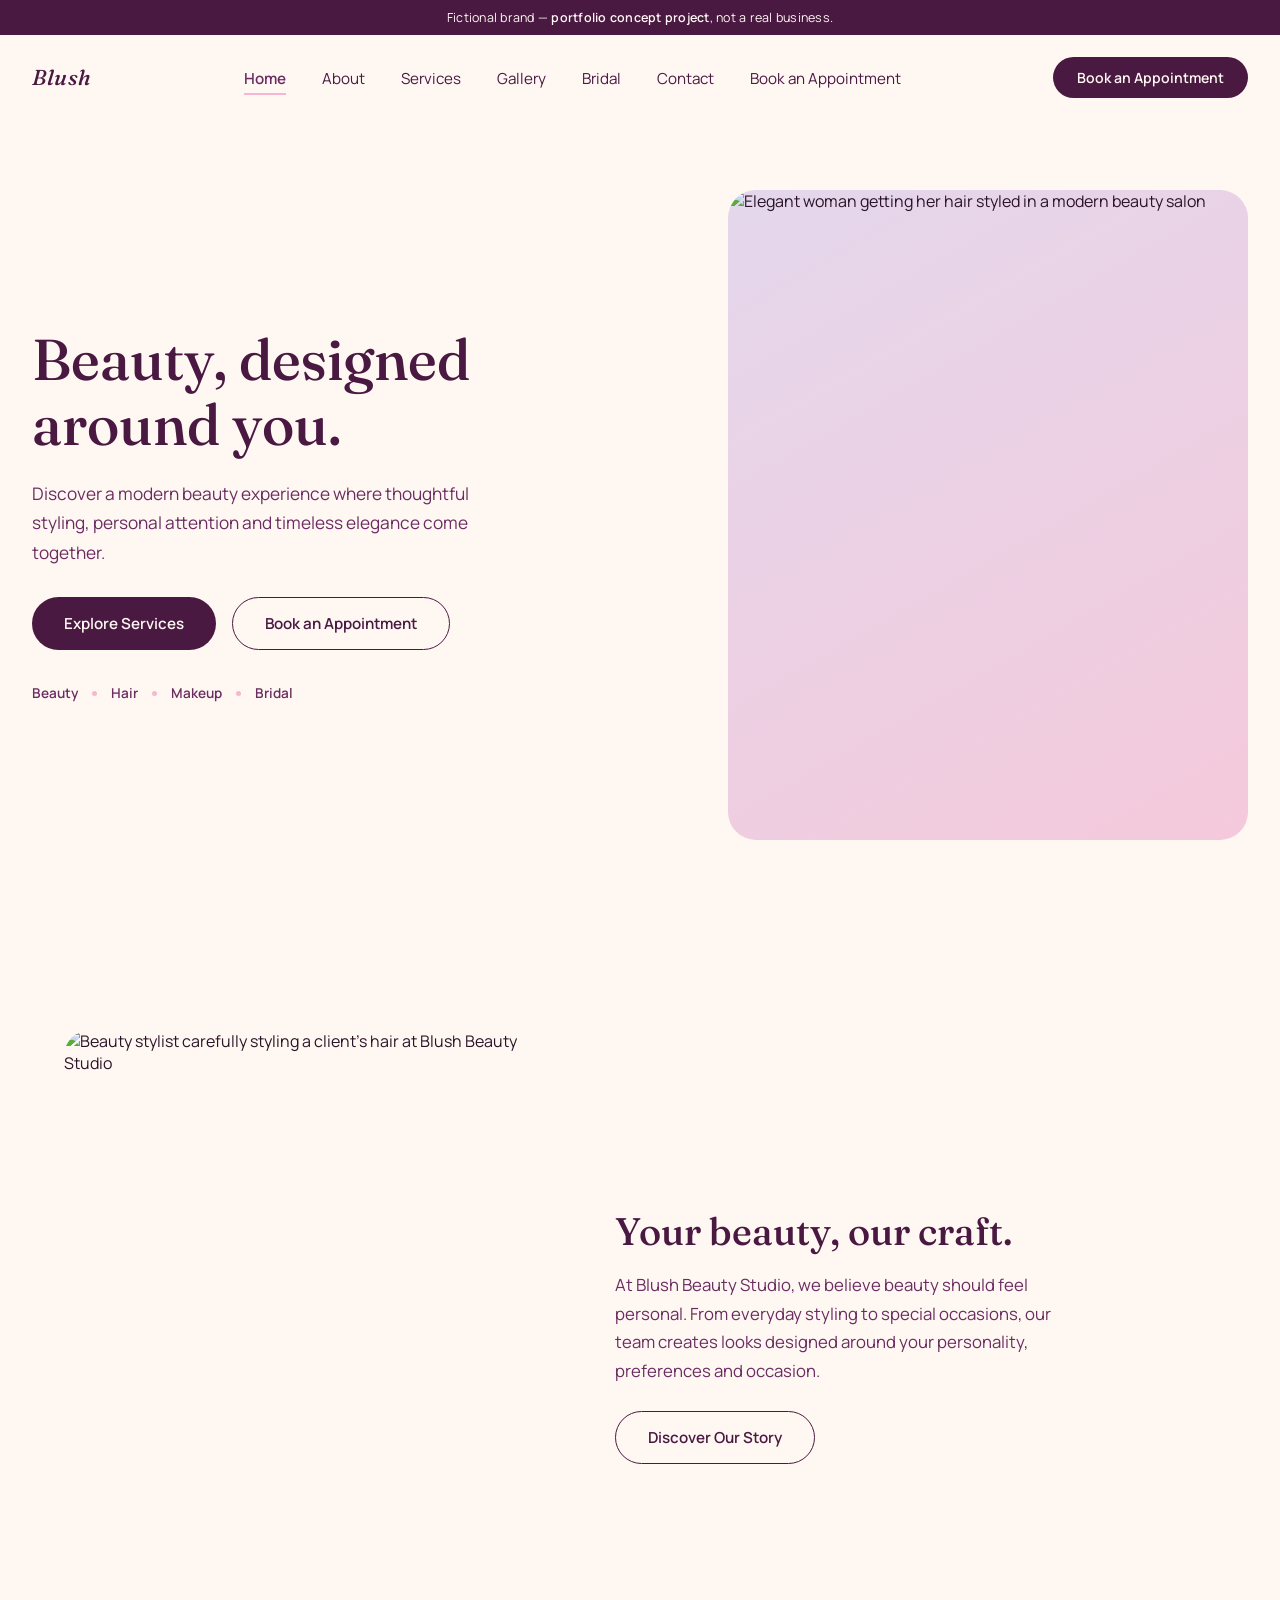
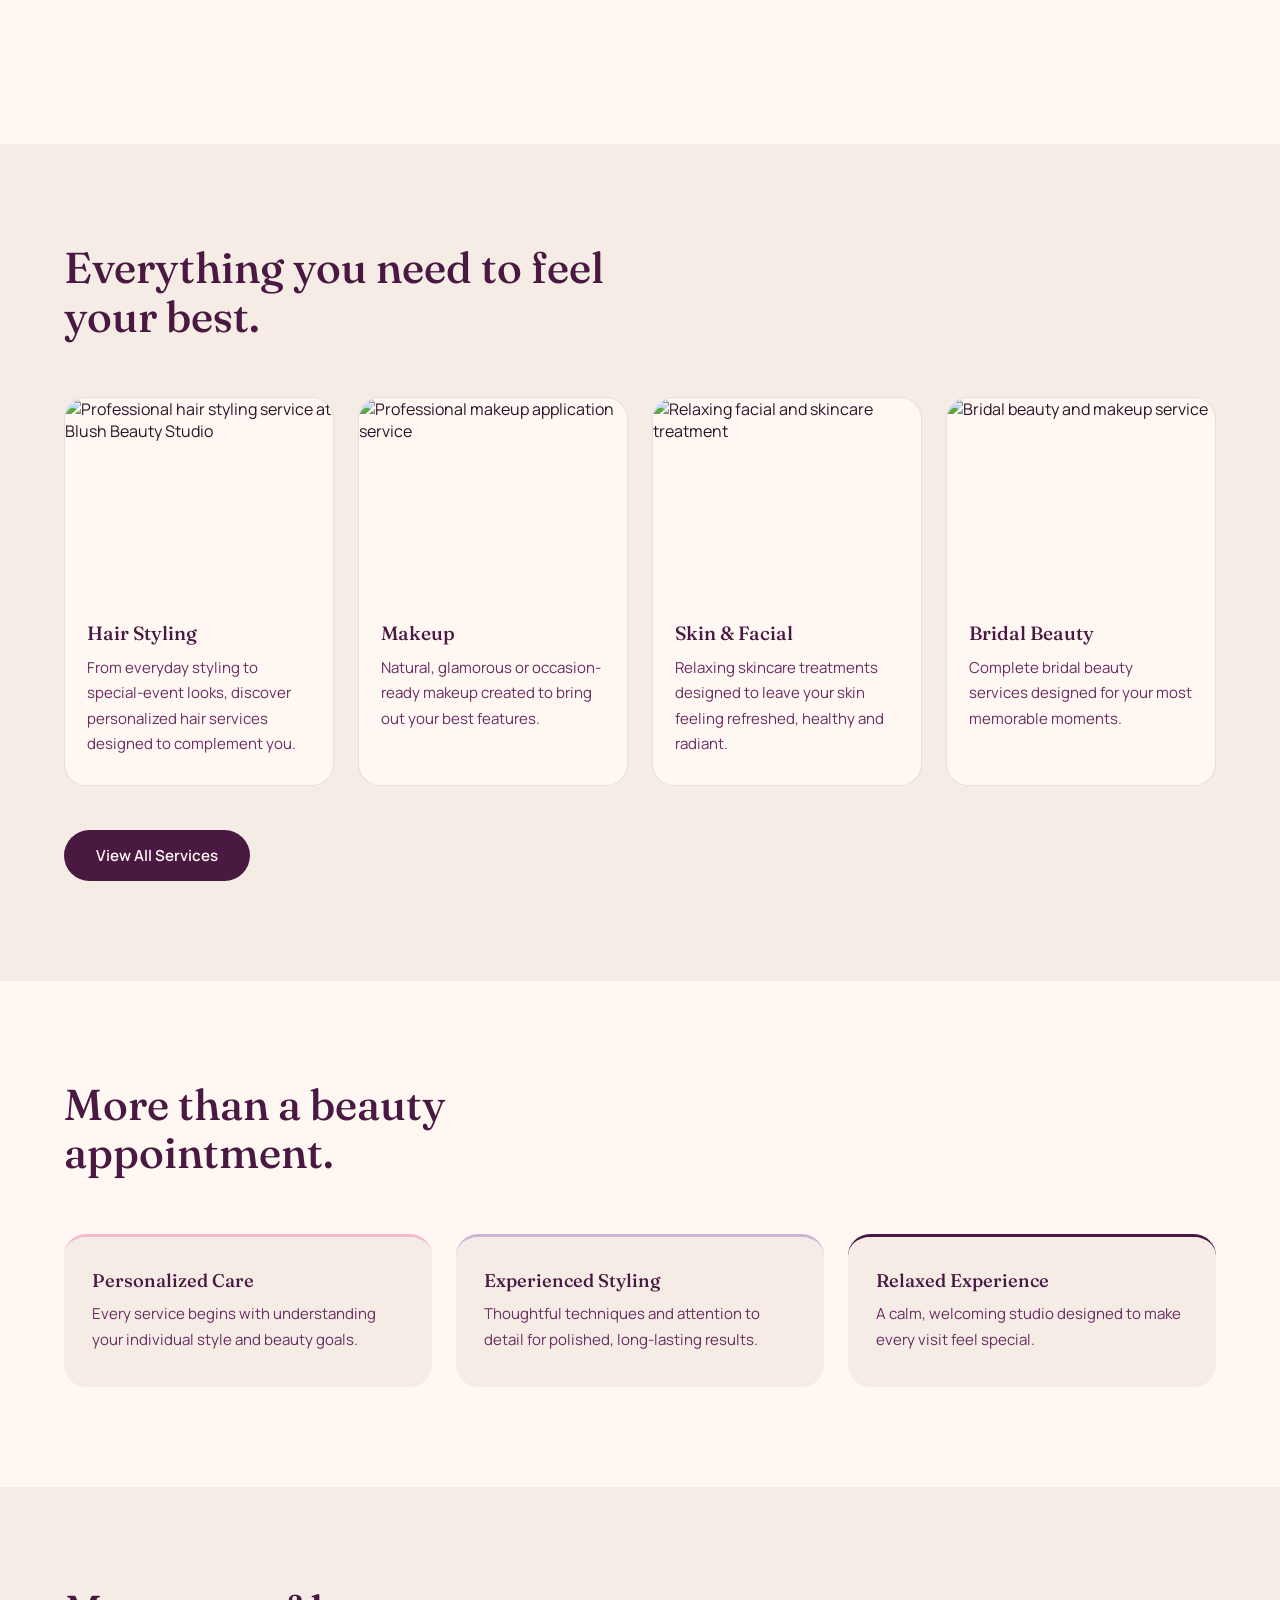
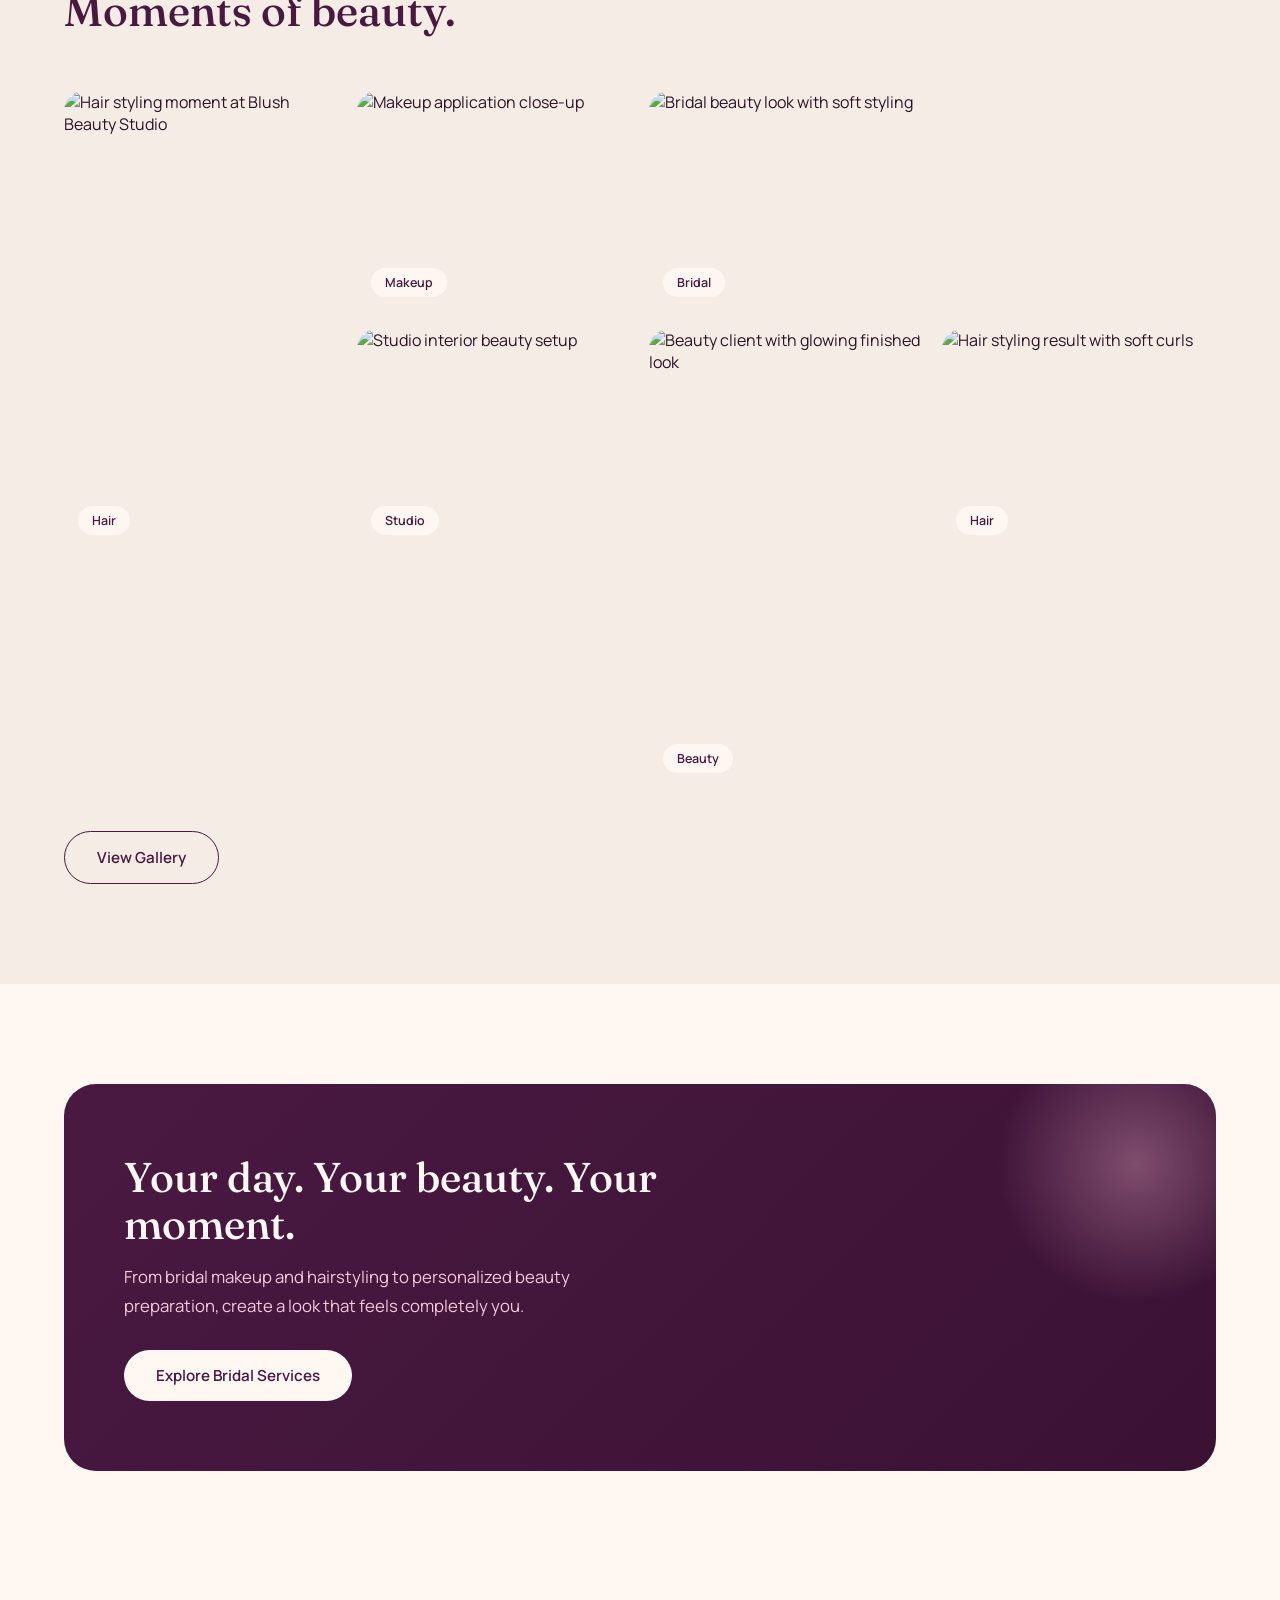
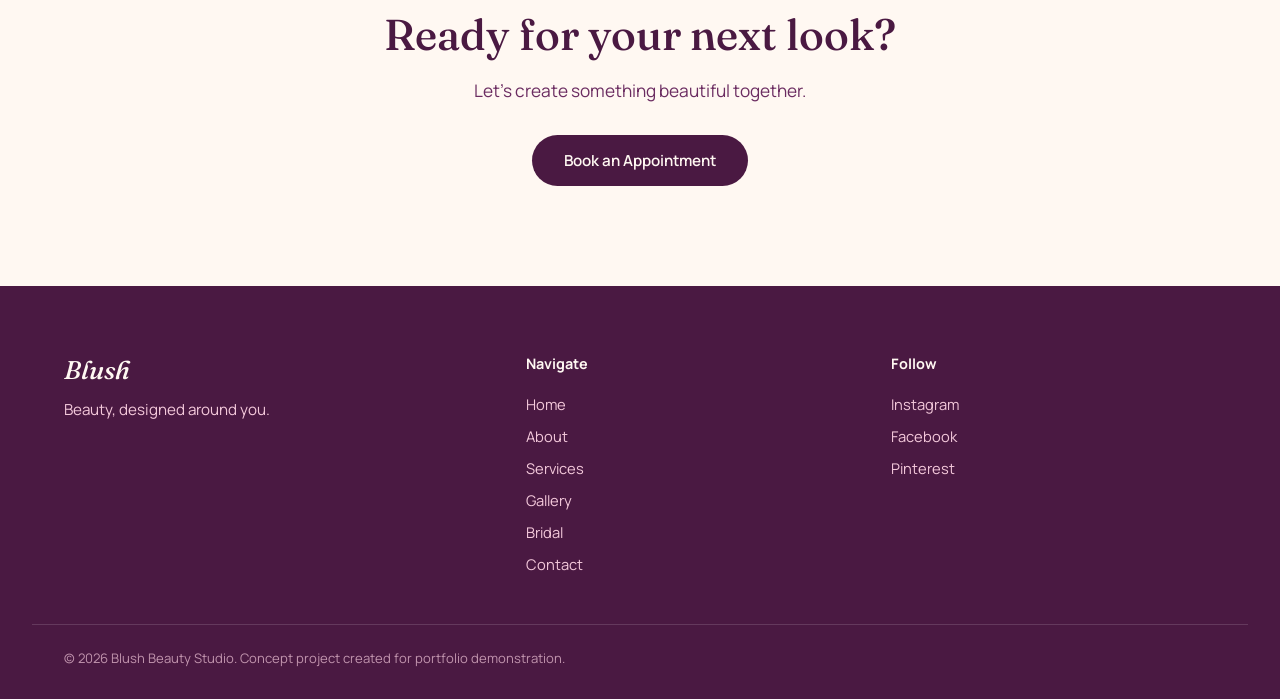
==== index.html @ 80324c6f "first commit" ====
<!doctype html>
<html lang="en">
  <head>
    <meta charset="UTF-8" />
    <meta name="viewport" content="width=device-width, initial-scale=1.0" />
    <title>Blush Beauty Studio — Beauty, Designed Around You</title>
    <meta
      name="description"
      content="Blush Beauty Studio — a fictional portfolio concept for a modern beauty, hair, makeup and bridal studio."
    />
    <link rel="stylesheet" href="css/style.css" />
  </head>
  <body>
    <div class="concept-banner">
      Fictional brand — <strong>portfolio concept project</strong>, not a real
      business.
    </div>

    <header>
      <nav class="site-nav">
        <a href="index.html" class="brand">Blush</a>
        <ul class="nav-links">
          <li><a href="index.html" class="active">Home</a></li>
          <li><a href="about.html">About</a></li>
          <li><a href="services.html">Services</a></li>
          <li><a href="gallery.html">Gallery</a></li>
          <li><a href="bridal.html">Bridal</a></li>
          <li><a href="contact.html">Contact</a></li>
          <li>
            <a href="contact.html" class="nav-cta-mobile"
              >Book an Appointment</a
            >
          </li>
        </ul>
        <a href="contact.html" class="nav-cta">Book an Appointment</a>
        <button class="nav-toggle" aria-label="Toggle menu">
          <span></span><span></span><span></span>
        </button>
      </nav>
    </header>

    <main>
      <!-- HERO -->
      <section class="page-hero hero-reveal reveal">
        <div class="copy">
          <h1>Beauty, designed<br />around you.</h1>
          <p>
            Discover a modern beauty experience where thoughtful styling,
            personal attention and timeless elegance come together.
          </p>
          <div class="btn-row" style="margin-top: 30px">
            <a href="services.html" class="btn btn-primary">Explore Services</a>
            <a href="contact.html" class="btn btn-outline"
              >Book an Appointment</a
            >
          </div>
          <div class="trust-strip">
            <span>Beauty</span><span class="dot"></span><span>Hair</span
            ><span class="dot"></span><span>Makeup</span
            ><span class="dot"></span><span>Bridal</span>
          </div>
        </div>
        <div class="media">
          <!-- Replace with: hero-home.jpg (1920x1080) -->
          <img
            src="https://i.pinimg.com/1200x/21/58/8b/21588b59dd192d077f0d38e191ff84c6.jpg"
            alt="Elegant woman getting her hair styled in a modern beauty salon"
          />
        </div>
      </section>

      <!-- INTRO -->
      <section class="section">
        <div class="wrap intro-split reveal">
          <div class="media">
            <!-- Replace with: intro-story.jpg (800x1000) -->
            <img
              src="https://i.pinimg.com/736x/ea/3b/43/ea3b436267f976071e35c16817d63b2f.jpg"
              alt="Beauty stylist carefully styling a client's hair at Blush Beauty Studio"
            />
          </div>
          <div class="copy">
            <h2>Your beauty, our craft.</h2>
            <p>
              At Blush Beauty Studio, we believe beauty should feel personal.
              From everyday styling to special occasions, our team creates looks
              designed around your personality, preferences and occasion.
            </p>
            <a href="about.html" class="btn btn-outline">Discover Our Story</a>
          </div>
        </div>
      </section>

      <!-- SERVICES PREVIEW -->
      <section class="section neutral">
        <div class="wrap">
          <div class="section-head reveal">
            <h2>Everything you need to feel your best.</h2>
          </div>
          <div class="card-grid reveal-stagger reveal">
            <article class="service-card">
              <div class="thumb">
                <!-- Replace with: service-hair.jpg (600x400) -->
                <img
                  src="https://i.pinimg.com/736x/af/90/6e/af906ef251ce1485475be63809b71da2.jpg"
                  alt="Professional hair styling service at Blush Beauty Studio"
                />
              </div>
              <div class="body">
                <h3>Hair Styling</h3>
                <p>
                  From everyday styling to special-event looks, discover
                  personalized hair services designed to complement you.
                </p>
              </div>
            </article>
            <article class="service-card">
              <div class="thumb">
                <!-- Replace with: service-makeup.jpg (600x400) -->
                <img
                  src="https://i.pinimg.com/1200x/fe/49/fd/fe49fd4e91cfbf000e6604c73c803172.jpg"
                  alt="Professional makeup application service"
                />
              </div>
              <div class="body">
                <h3>Makeup</h3>
                <p>
                  Natural, glamorous or occasion-ready makeup created to bring
                  out your best features.
                </p>
              </div>
            </article>
            <article class="service-card">
              <div class="thumb">
                <!-- Replace with: service-facial.jpg (600x400) -->
                <img
                  src="https://i.pinimg.com/736x/e6/ea/5c/e6ea5c381d81bb00f105e89e6e209721.jpg"
                  alt="Relaxing facial and skincare treatment"
                />
              </div>
              <div class="body">
                <h3>Skin & Facial</h3>
                <p>
                  Relaxing skincare treatments designed to leave your skin
                  feeling refreshed, healthy and radiant.
                </p>
              </div>
            </article>
            <article class="service-card">
              <div class="thumb">
                <!-- Replace with: service-bridal.jpg (600x400) -->
                <img
                  src="https://i.pinimg.com/736x/0d/2f/c4/0d2fc41da9f21052a4bada19cfbf2454.jpg"
                  alt="Bridal beauty and makeup service"
                />
              </div>
              <div class="body">
                <h3>Bridal Beauty</h3>
                <p>
                  Complete bridal beauty services designed for your most
                  memorable moments.
                </p>
              </div>
            </article>
          </div>
          <div style="margin-top: 44px">
            <a href="services.html" class="btn btn-primary"
              >View All Services</a
            >
          </div>
        </div>
      </section>

      <!-- WHY BLUSH -->
      <section class="section">
        <div class="wrap">
          <div class="section-head reveal">
            <h2>More than a beauty appointment.</h2>
          </div>
          <div class="card-grid cols-3 reveal-stagger reveal">
            <div class="feature-card">
              <h3>Personalized Care</h3>
              <p>
                Every service begins with understanding your individual style
                and beauty goals.
              </p>
            </div>
            <div class="feature-card">
              <h3>Experienced Styling</h3>
              <p>
                Thoughtful techniques and attention to detail for polished,
                long-lasting results.
              </p>
            </div>
            <div class="feature-card">
              <h3>Relaxed Experience</h3>
              <p>
                A calm, welcoming studio designed to make every visit feel
                special.
              </p>
            </div>
          </div>
        </div>
      </section>

      <!-- FEATURED GALLERY -->
      <section class="section neutral">
        <div class="wrap">
          <div class="section-head reveal"><h2>Moments of beauty.</h2></div>
          <div class="media-grid reveal">
            <div class="cell tall">
              <!-- Replace with: gallery-home-1.jpg -->
              <img
                src="https://i.pinimg.com/736x/e7/72/f3/e772f305cee161462e43a816f62d45df.jpg"
                alt="Hair styling moment at Blush Beauty Studio"
              /><span class="tag">Hair</span>
            </div>
            <div class="cell">
              <!-- Replace with: gallery-home-2.jpg -->
              <img
                src="https://i.pinimg.com/736x/0b/f9/a4/0bf9a4ecac868c3d19c732158e76e97b.jpg"
                alt="Makeup application close-up"
              /><span class="tag">Makeup</span>
            </div>
            <div class="cell wide">
              <!-- Replace with: gallery-home-3.jpg -->
              <img
                src="https://i.pinimg.com/736x/aa/61/ce/aa61ce67fc963c195efea31aab555264.jpg"
                alt="Bridal beauty look with soft styling"
              /><span class="tag">Bridal</span>
            </div>
            <div class="cell">
              <!-- Replace with: gallery-home-4.jpg -->
              <img
                src="https://i.pinimg.com/736x/1b/a5/d8/1ba5d86568944a1da1e76e95391439be.jpg"
                alt="Studio interior beauty setup"
              /><span class="tag">Studio</span>
            </div>
            <div class="cell tall">
              <!-- Replace with: gallery-home-5.jpg -->
              <img
                src="https://i.pinimg.com/736x/7e/9a/d7/7e9ad75b9de9f95767d129221b96f266.jpg"
                alt="Beauty client with glowing finished look"
              /><span class="tag">Beauty</span>
            </div>
            <div class="cell">
              <!-- Replace with: gallery-home-6.jpg -->
              <img
                src="https://i.pinimg.com/736x/fe/6e/55/fe6e55fbd770521e256a4bcbf38e5f66.jpg"
                alt="Hair styling result with soft curls"
              /><span class="tag">Hair</span>
            </div>
          </div>
          <div style="margin-top: 44px">
            <a href="gallery.html" class="btn btn-outline">View Gallery</a>
          </div>
        </div>
      </section>

      <!-- BRIDAL CTA -->
      <section class="section">
        <div class="wrap">
          <div class="cta-band reveal">
            <h2>Your day. Your beauty. Your moment.</h2>
            <p>
              From bridal makeup and hairstyling to personalized beauty
              preparation, create a look that feels completely you.
            </p>
            <div class="btn-row">
              <a href="bridal.html" class="btn btn-light"
                >Explore Bridal Services</a
              >
            </div>
          </div>
        </div>
      </section>

      <!-- FINAL CTA -->
      <section class="section" style="text-align: center; padding-top: 40px">
        <div class="wrap reveal" style="max-width: 640px">
          <h2 style="font-size: clamp(2rem, 4vw, 2.7rem)">
            Ready for your next look?
          </h2>
          <p
            style="
              margin-top: 16px;
              color: var(--plum-soft);
              font-size: 1.08rem;
            "
          >
            Let's create something beautiful together.
          </p>
          <div style="margin-top: 30px">
            <a href="contact.html" class="btn btn-primary"
              >Book an Appointment</a
            >
          </div>
        </div>
      </section>
    </main>

    <footer class="site-footer">
      <div class="wrap footer-top">
        <div class="footer-brand">
          <h3>Blush</h3>
          <p>Beauty, designed around you.</p>
        </div>
        <div class="footer-col">
          <h4>Navigate</h4>
          <a href="index.html">Home</a>
          <a href="about.html">About</a>
          <a href="services.html">Services</a>
          <a href="gallery.html">Gallery</a>
          <a href="bridal.html">Bridal</a>
          <a href="contact.html">Contact</a>
        </div>
        <div class="footer-col">
          <h4>Follow</h4>
          <a href="#">Instagram</a>
          <a href="#">Facebook</a>
          <a href="#">Pinterest</a>
        </div>
      </div>
      <div class="wrap footer-bottom">
        <p>
          © 2026 Blush Beauty Studio. Concept project created for portfolio
          demonstration.
        </p>
      </div>
    </footer>

    <script src="js/main.js"></script>
  </body>
</html>
---- css/style.css ----
/* =========================================================
   BLUSH BEAUTY STUDIO — shared stylesheet
   Portfolio concept project (fictional brand)
   ========================================================= */

@import url("https://fonts.googleapis.com/css2?family=Fraunces:ital,opsz,wght@0,9..144,300;0,9..144,400;0,9..144,500;0,9..144,600;1,9..144,400;1,9..144,500&family=Manrope:wght@400;500;600;700&display=swap");

:root {
  /* ---- palette ---- */
  --cream: #fff8f2;
  --cream-deep: #f7efe6;
  --neutral: #f4ece5;
  --plum: #4a1942;
  --plum-soft: #6b2c61;
  --pink: #f7b6d2;
  --pink-dim: #f4c9db;
  --lavender: #cdb4db;
  --lavender-dim: #e4d7ec;
  --ink: #2b1327;
  --line: rgba(74, 25, 66, 0.12);

  /* ---- type ---- */
  --serif: "Fraunces", "Iowan Old Style", serif;
  --sans: "Manrope", -apple-system, BlinkMacSystemFont, "Segoe UI", sans-serif;

  /* ---- motion ---- */
  --ease: cubic-bezier(0.22, 0.7, 0.2, 1);
}

* {
  box-sizing: border-box;
}
html {
  scroll-behavior: smooth;
}
body {
  margin: 0;
  font-family: var(--sans);
  color: var(--ink);
  background: var(--cream);
  -webkit-font-smoothing: antialiased;
  overflow-x: hidden;
}
img {
  max-width: 100%;
  display: block;
}
a {
  color: inherit;
  text-decoration: none;
}
ul {
  margin: 0;
  padding: 0;
  list-style: none;
}
button {
  font-family: inherit;
  cursor: pointer;
  border: none;
  background: none;
}
h1,
h2,
h3,
h4 {
  font-family: var(--serif);
  margin: 0;
  font-weight: 500;
  color: var(--plum);
  line-height: 1.12;
}
p {
  margin: 0;
  line-height: 1.7;
}

@media (prefers-reduced-motion: reduce) {
  * {
    animation-duration: 0.001ms !important;
    animation-iteration-count: 1 !important;
    transition-duration: 0.001ms !important;
    scroll-behavior: auto !important;
  }
}

:focus-visible {
  outline: 2px solid var(--plum);
  outline-offset: 3px;
  border-radius: 2px;
}

.wrap {
  max-width: 1240px;
  margin: 0 auto;
  padding: 0 32px;
}
@media (max-width: 640px) {
  .wrap {
    padding: 0 22px;
  }
}

.eyebrow-mark {
  color: var(--plum-soft);
}

/* ---------------------------------------------------------
   PORTFOLIO NOTICE BANNER
   --------------------------------------------------------- */
.concept-banner {
  background: var(--plum);
  color: var(--cream);
  text-align: center;
  font-size: 0.78rem;
  letter-spacing: 0.02em;
  padding: 9px 20px;
  font-family: var(--sans);
}
.concept-banner strong {
  font-weight: 600;
}

/* ---------------------------------------------------------
   NAVIGATION
   --------------------------------------------------------- */
.site-nav {
  position: sticky;
  top: 0;
  z-index: 500;
  display: flex;
  align-items: center;
  justify-content: space-between;
  padding: 22px 32px;
  transition:
    background 0.45s var(--ease),
    padding 0.45s var(--ease),
    box-shadow 0.45s var(--ease);
  background: transparent;
}
.site-nav.scrolled {
  background: rgba(255, 248, 242, 0.9);
  backdrop-filter: blur(10px);
  padding: 14px 32px;
  box-shadow: 0 1px 0 var(--line);
}
.brand {
  font-family: var(--serif);
  font-style: italic;
  font-weight: 500;
  font-size: 1.35rem;
  color: var(--plum);
  letter-spacing: 0.01em;
}
.nav-links {
  display: flex;
  gap: 36px;
  align-items: center;
}
.nav-links a {
  font-size: 0.95rem;
  color: var(--plum);
  position: relative;
  padding: 4px 0;
  transition: color 0.25s;
}
.nav-links a::after {
  content: "";
  position: absolute;
  left: 0;
  bottom: -2px;
  width: 0;
  height: 1.5px;
  background: var(--pink);
  transition: width 0.3s var(--ease);
}
.nav-links a:hover::after,
.nav-links a.active::after {
  width: 100%;
}
.nav-links a.active {
  color: var(--plum-soft);
  font-weight: 600;
}
.nav-cta {
  background: var(--plum);
  color: var(--cream);
  padding: 11px 24px;
  border-radius: 999px;
  font-size: 0.88rem;
  font-weight: 600;
  transition:
    background 0.3s,
    transform 0.3s;
}
.nav-cta:hover {
  background: var(--plum-soft);
  transform: translateY(-1px);
}

.nav-toggle {
  display: none;
  flex-direction: column;
  gap: 5px;
  width: 26px;
  z-index: 600;
}
.nav-toggle span {
  height: 2px;
  width: 100%;
  background: var(--plum);
  border-radius: 2px;
  transition:
    transform 0.3s var(--ease),
    opacity 0.3s;
}
.nav-toggle.open span:nth-child(1) {
  transform: translateY(7px) rotate(45deg);
}
.nav-toggle.open span:nth-child(2) {
  opacity: 0;
}
.nav-toggle.open span:nth-child(3) {
  transform: translateY(-7px) rotate(-45deg);
}

@media (max-width: 900px) {
  .nav-links {
    position: fixed;
    inset: 0;
    top: 0;
    background: var(--plum);
    flex-direction: column;
    justify-content: center;
    gap: 30px;
    transform: translateX(100%);
    transition: transform 0.5s var(--ease);
    z-index: 550;
  }
  .nav-links.open {
    transform: translateX(0);
  }
  .nav-links a {
    color: var(--cream);
    font-family: var(--serif);
    font-size: 1.6rem;
  }
  .nav-links a::after {
    background: var(--pink);
  }
  .nav-cta {
    display: none;
  }
  .nav-links .nav-cta-mobile {
    display: inline-block;
    background: var(--pink);
    color: var(--plum);
    margin-top: 10px;
    padding: 12px 30px;
    border-radius: 999px;
    font-family: var(--sans);
    font-size: 1rem;
  }
  .nav-toggle {
    display: flex;
  }
}

/* ---------------------------------------------------------
   BUTTONS
   --------------------------------------------------------- */
.btn {
  display: inline-flex;
  align-items: center;
  gap: 10px;
  padding: 15px 32px;
  border-radius: 999px;
  font-size: 0.95rem;
  font-weight: 600;
  transition:
    transform 0.35s var(--ease),
    background 0.35s,
    color 0.35s,
    box-shadow 0.35s;
}
.btn-primary {
  background: var(--plum);
  color: var(--cream);
}
.btn-primary:hover {
  background: var(--plum-soft);
  transform: translateY(-2px);
  box-shadow: 0 10px 24px rgba(74, 25, 66, 0.25);
}
.btn-outline {
  border: 1.5px solid var(--plum);
  color: var(--plum);
}
.btn-outline:hover {
  background: var(--plum);
  color: var(--cream);
  transform: translateY(-2px);
}
.btn-light {
  background: var(--cream);
  color: var(--plum);
}
.btn-light:hover {
  background: var(--pink);
  transform: translateY(-2px);
}
.btn-row {
  display: flex;
  gap: 16px;
  flex-wrap: wrap;
}

/* ---------------------------------------------------------
   REVEAL ANIMATION
   --------------------------------------------------------- */
.reveal {
  opacity: 0;
  transform: translateY(26px);
  transition:
    opacity 0.8s var(--ease),
    transform 0.8s var(--ease);
}
.reveal.in {
  opacity: 1;
  transform: translateY(0);
}
.reveal-stagger > * {
  opacity: 0;
  transform: translateY(20px);
  transition:
    opacity 0.7s var(--ease),
    transform 0.7s var(--ease);
}
.reveal-stagger.in > * {
  opacity: 1;
  transform: translateY(0);
}
.reveal-stagger.in > *:nth-child(1) {
  transition-delay: 0.05s;
}
.reveal-stagger.in > *:nth-child(2) {
  transition-delay: 0.15s;
}
.reveal-stagger.in > *:nth-child(3) {
  transition-delay: 0.25s;
}
.reveal-stagger.in > *:nth-child(4) {
  transition-delay: 0.35s;
}

/* ---------------------------------------------------------
   HERO (generic, page-level)
   --------------------------------------------------------- */
.page-hero {
  padding: 70px 32px 90px;
  display: grid;
  grid-template-columns: 1.1fr 0.9fr;
  gap: 60px;
  align-items: center;
}
.page-hero .copy h1 {
  font-size: clamp(2.6rem, 5vw, 3.6rem);
}
.page-hero .copy p {
  margin-top: 22px;
  font-size: 1.08rem;
  max-width: 480px;
  color: var(--plum-soft);
}
.page-hero .media {
  border-radius: 28px;
  overflow: hidden;
  position: relative;
  aspect-ratio: 4/5;
  background: linear-gradient(150deg, var(--lavender-dim), var(--pink-dim));
}
.page-hero .media img {
  width: 100%;
  height: 100%;
  object-fit: cover;
  transition: transform 8s var(--ease);
}
@media (max-width: 900px) {
  .page-hero {
    grid-template-columns: 1fr;
    padding: 50px 22px 60px;
    text-align: left;
  }
  .page-hero .media {
    aspect-ratio: 4/3;
    order: -1;
  }
}

/* ---------------------------------------------------------
   SECTION HELPERS
   --------------------------------------------------------- */
.section {
  padding: 100px 32px;
}
.section.tight {
  padding: 70px 32px;
}
.section.plum {
  background: var(--plum);
  color: var(--cream);
}
.section.plum h2,
.section.plum h3 {
  color: var(--cream);
}
.section.neutral {
  background: var(--neutral);
}
.section-head {
  max-width: 640px;
  margin-bottom: 56px;
}
.section-head h2 {
  font-size: clamp(2rem, 3.4vw, 2.7rem);
}
.section-head p {
  margin-top: 16px;
  font-size: 1.05rem;
  color: var(--plum-soft);
}
.section.plum .section-head p {
  color: var(--pink-dim);
}
@media (max-width: 640px) {
  .section {
    padding: 64px 22px;
  }
  .section.tight {
    padding: 50px 22px;
  }
}

/* ---------------------------------------------------------
   CARDS — services / values / features
   --------------------------------------------------------- */
.card-grid {
  display: grid;
  grid-template-columns: repeat(4, 1fr);
  gap: 24px;
}
.card-grid.cols-3 {
  grid-template-columns: repeat(3, 1fr);
}
@media (max-width: 1024px) {
  .card-grid,
  .card-grid.cols-3 {
    grid-template-columns: repeat(2, 1fr);
  }
}
@media (max-width: 640px) {
  .card-grid,
  .card-grid.cols-3 {
    grid-template-columns: 1fr;
  }
}

.service-card {
  background: var(--cream);
  border-radius: 22px;
  overflow: hidden;
  border: 1px solid var(--line);
  transition:
    transform 0.4s var(--ease),
    box-shadow 0.4s var(--ease);
}
.service-card:hover {
  transform: translateY(-6px);
  box-shadow: 0 22px 40px rgba(74, 25, 66, 0.13);
}
.service-card .thumb {
  aspect-ratio: 4/3;
  overflow: hidden;
}
.service-card .thumb img {
  width: 100%;
  height: 100%;
  object-fit: cover;
  transition: transform 0.7s var(--ease);
}
.service-card:hover .thumb img {
  transform: scale(1.08);
}
.service-card .body {
  padding: 24px 22px 28px;
}
.service-card .body h3 {
  font-size: 1.2rem;
  margin-bottom: 10px;
}
.service-card .body p {
  font-size: 0.94rem;
  color: var(--plum-soft);
}

.feature-card {
  padding: 34px 28px;
  border-radius: 22px;
  background: var(--neutral);
  border-top: 3px solid var(--pink);
}
.feature-card h3 {
  font-size: 1.15rem;
  margin-bottom: 10px;
}
.feature-card p {
  font-size: 0.94rem;
  color: var(--plum-soft);
}
.feature-card:nth-child(2) {
  border-top-color: var(--lavender);
}
.feature-card:nth-child(3) {
  border-top-color: var(--plum);
}

.value-card {
  padding: 30px 26px;
  border-radius: 20px;
  background: var(--cream);
  border: 1px solid var(--line);
}
.value-card h3 {
  font-size: 1.1rem;
  margin-bottom: 8px;
  font-style: italic;
}
.value-card p {
  font-size: 0.92rem;
  color: var(--plum-soft);
}

/* ---------------------------------------------------------
   IMAGE GRID / GALLERY PREVIEW
   --------------------------------------------------------- */
.media-grid {
  display: grid;
  grid-template-columns: repeat(4, 1fr);
  grid-auto-rows: 220px;
  gap: 18px;
}
.media-grid .cell {
  border-radius: 20px;
  overflow: hidden;
  position: relative;
}
.media-grid .cell.tall {
  grid-row: span 2;
}
.media-grid .cell.wide {
  grid-column: span 2;
}
.media-grid .cell img {
  width: 100%;
  height: 100%;
  object-fit: cover;
  transition: transform 0.6s var(--ease);
}
.media-grid .cell:hover img {
  transform: scale(1.06);
}
.media-grid .cell .tag {
  position: absolute;
  left: 14px;
  bottom: 14px;
  background: rgba(255, 248, 242, 0.92);
  color: var(--plum);
  font-size: 0.78rem;
  padding: 6px 14px;
  border-radius: 999px;
  font-weight: 600;
}
@media (max-width: 900px) {
  .media-grid {
    grid-template-columns: repeat(2, 1fr);
    grid-auto-rows: 180px;
  }
  .media-grid .cell.wide {
    grid-column: span 2;
  }
}

/* ---------------------------------------------------------
   CTA BANDS
   --------------------------------------------------------- */
.cta-band {
  border-radius: 32px;
  padding: 70px 60px;
  text-align: left;
  background: linear-gradient(135deg, var(--plum) 0%, #3a1234 100%);
  color: var(--cream);
  position: relative;
  overflow: hidden;
}
.cta-band::after {
  content: "";
  position: absolute;
  right: -60px;
  top: -60px;
  width: 280px;
  height: 280px;
  background: radial-gradient(circle, var(--pink) 0%, transparent 70%);
  opacity: 0.35;
}
.cta-band h2 {
  color: var(--cream);
  font-size: clamp(1.9rem, 3.6vw, 2.6rem);
  max-width: 600px;
}
.cta-band p {
  color: var(--pink-dim);
  margin-top: 16px;
  max-width: 520px;
  font-size: 1.05rem;
}
.cta-band .btn-row {
  margin-top: 30px;
  position: relative;
  z-index: 2;
}
@media (max-width: 640px) {
  .cta-band {
    padding: 44px 28px;
  }
}

/* ---------------------------------------------------------
   TIMELINE (bridal — legitimate sequence)
   --------------------------------------------------------- */
.timeline {
  position: relative;
  padding-left: 40px;
}
.timeline::before {
  content: "";
  position: absolute;
  left: 9px;
  top: 6px;
  bottom: 6px;
  width: 2px;
  background: var(--line);
}
.timeline-step {
  position: relative;
  padding-bottom: 48px;
}
.timeline-step:last-child {
  padding-bottom: 0;
}
.timeline-step::before {
  content: "";
  position: absolute;
  left: -40px;
  top: 2px;
  width: 20px;
  height: 20px;
  border-radius: 50%;
  background: var(--cream);
  border: 2.5px solid var(--pink);
}
.timeline-step h3 {
  font-size: 1.25rem;
  margin-bottom: 8px;
}
.timeline-step p {
  color: var(--plum-soft);
  max-width: 480px;
}
.timeline-step .step-index {
  font-size: 0.82rem;
  color: var(--plum-soft);
  letter-spacing: 0.03em;
  margin-bottom: 6px;
  display: block;
}

/* ---------------------------------------------------------
   FOOTER
   --------------------------------------------------------- */
.site-footer {
  background: var(--plum);
  color: var(--pink-dim);
  padding: 70px 32px 30px;
}
.footer-top {
  display: grid;
  grid-template-columns: 1.3fr 1fr 1fr;
  gap: 40px;
  padding-bottom: 44px;
  border-bottom: 1px solid rgba(255, 255, 255, 0.14);
}
.footer-brand h3 {
  color: var(--cream);
  font-style: italic;
  font-size: 1.6rem;
}
.footer-brand p {
  margin-top: 12px;
  color: var(--pink-dim);
  font-size: 0.95rem;
  max-width: 280px;
}
.footer-col h4 {
  color: var(--cream);
  font-family: var(--sans);
  font-size: 0.9rem;
  font-weight: 700;
  margin-bottom: 16px;
}
.footer-col a {
  display: block;
  padding: 6px 0;
  font-size: 0.92rem;
  color: var(--pink-dim);
  transition: color 0.25s;
}
.footer-col a:hover {
  color: var(--cream);
}
.footer-bottom {
  display: flex;
  justify-content: space-between;
  align-items: center;
  padding-top: 22px;
  flex-wrap: wrap;
  gap: 14px;
}
.footer-bottom p {
  font-size: 0.82rem;
  color: rgba(244, 201, 219, 0.7);
  max-width: 600px;
}
@media (max-width: 800px) {
  .footer-top {
    grid-template-columns: 1fr;
    gap: 30px;
  }
}

/* ---------------------------------------------------------
   FORM (contact page)
   --------------------------------------------------------- */
.form-grid {
  display: grid;
  grid-template-columns: 1fr 1fr;
  gap: 20px;
}
.field {
  display: flex;
  flex-direction: column;
  gap: 8px;
}
.field.full {
  grid-column: 1/-1;
}
.field label {
  font-size: 0.85rem;
  font-weight: 600;
  color: var(--plum);
}
.field input,
.field select,
.field textarea {
  padding: 14px 16px;
  border-radius: 12px;
  border: 1.5px solid var(--line);
  background: var(--cream);
  font-family: var(--sans);
  font-size: 0.95rem;
  color: var(--ink);
  transition:
    border-color 0.25s,
    box-shadow 0.25s;
}
.field input:focus,
.field select:focus,
.field textarea:focus {
  border-color: var(--pink);
  box-shadow: 0 0 0 3px rgba(247, 182, 210, 0.3);
  outline: none;
}
@media (max-width: 640px) {
  .form-grid {
    grid-template-columns: 1fr;
  }
}

.contact-info-card {
  background: var(--neutral);
  border-radius: 24px;
  padding: 38px 32px;
}
.contact-info-card .row {
  display: flex;
  gap: 16px;
  padding: 18px 0;
  border-bottom: 1px solid var(--line);
}
.contact-info-card .row:last-child {
  border-bottom: none;
}
.contact-info-card .row h4 {
  font-size: 0.85rem;
  color: var(--plum-soft);
  margin-bottom: 4px;
  font-weight: 700;
}
.contact-info-card .row p {
  font-size: 0.98rem;
}
.map-placeholder {
  border-radius: 24px;
  height: 340px;
  margin-top: 60px;
  background:
    repeating-linear-gradient(
      0deg,
      transparent,
      transparent 39px,
      var(--line) 40px
    ),
    repeating-linear-gradient(
      90deg,
      transparent,
      transparent 39px,
      var(--line) 40px
    ),
    var(--cream-deep);
  display: flex;
  align-items: center;
  justify-content: center;
  position: relative;
}
.map-placeholder .pin {
  width: 46px;
  height: 46px;
  border-radius: 50% 50% 50% 0;
  background: var(--plum);
  transform: rotate(-45deg);
  position: relative;
}
.map-placeholder .pin::after {
  content: "";
  position: absolute;
  inset: 12px;
  background: var(--pink);
  border-radius: 50%;
}
.map-placeholder span.label {
  position: absolute;
  bottom: 26px;
  background: var(--cream);
  padding: 8px 18px;
  border-radius: 999px;
  font-size: 0.85rem;
  color: var(--plum-soft);
  box-shadow: 0 6px 16px rgba(74, 25, 66, 0.1);
}

/* ---------------------------------------------------------
   GALLERY PAGE (filter + lightbox)
   --------------------------------------------------------- */
.filter-row {
  display: flex;
  gap: 12px;
  flex-wrap: wrap;
  margin-bottom: 40px;
}
.filter-btn {
  padding: 10px 22px;
  border-radius: 999px;
  border: 1.5px solid var(--line);
  font-size: 0.9rem;
  font-weight: 600;
  color: var(--plum-soft);
  transition: all 0.3s;
}
.filter-btn.active,
.filter-btn:hover {
  background: var(--plum);
  color: var(--cream);
  border-color: var(--plum);
}

.masonry {
  display: grid;
  grid-template-columns: repeat(4, 1fr);
  gap: 18px;
  grid-auto-flow: dense;
}
.masonry .g-item {
  border-radius: 18px;
  overflow: hidden;
  cursor: pointer;
  position: relative;
  grid-row: span 2;
}
.masonry .g-item.short {
  grid-row: span 1;
}
.masonry .g-item.tall {
  grid-row: span 3;
}
.masonry .g-item img {
  width: 100%;
  height: 100%;
  object-fit: cover;
  transition: transform 0.5s var(--ease);
}
.masonry .g-item:hover img {
  transform: scale(1.08);
}
.masonry .g-item.hide {
  display: none;
}
@media (max-width: 1024px) {
  .masonry {
    grid-template-columns: repeat(3, 1fr);
  }
}
@media (max-width: 640px) {
  .masonry {
    grid-template-columns: repeat(2, 1fr);
    gap: 12px;
  }
}

.lightbox {
  position: fixed;
  inset: 0;
  background: rgba(43, 19, 39, 0.94);
  z-index: 900;
  display: flex;
  align-items: center;
  justify-content: center;
  opacity: 0;
  visibility: hidden;
  transition: opacity 0.35s var(--ease);
}
.lightbox.open {
  opacity: 1;
  visibility: visible;
}
.lightbox img {
  max-width: min(88vw, 900px);
  max-height: 82vh;
  border-radius: 14px;
  object-fit: contain;
}
.lightbox .lb-close,
.lightbox .lb-prev,
.lightbox .lb-next {
  position: absolute;
  color: var(--cream);
  font-size: 1.6rem;
  background: rgba(255, 255, 255, 0.12);
  width: 46px;
  height: 46px;
  border-radius: 50%;
  display: flex;
  align-items: center;
  justify-content: center;
  transition: background 0.25s;
}
.lightbox .lb-close:hover,
.lightbox .lb-prev:hover,
.lightbox .lb-next:hover {
  background: rgba(255, 255, 255, 0.25);
}
.lightbox .lb-close {
  top: 26px;
  right: 26px;
}
.lightbox .lb-prev {
  left: 26px;
  top: 50%;
  transform: translateY(-50%);
}
.lightbox .lb-next {
  right: 26px;
  top: 50%;
  transform: translateY(-50%);
}
@media (max-width: 640px) {
  .lightbox .lb-prev {
    left: 10px;
  }
  .lightbox .lb-next {
    right: 10px;
  }
  .lightbox .lb-close {
    top: 14px;
    right: 14px;
  }
}

/* ---------------------------------------------------------
   MISC — trust strip / stats
   --------------------------------------------------------- */
.trust-strip {
  display: flex;
  gap: 14px;
  align-items: center;
  margin-top: 34px;
  font-size: 0.85rem;
  color: var(--plum-soft);
  font-weight: 600;
}
.trust-strip .dot {
  width: 5px;
  height: 5px;
  border-radius: 50%;
  background: var(--pink);
}

.intro-split {
  display: grid;
  grid-template-columns: 0.9fr 1.1fr;
  gap: 60px;
  align-items: center;
}
.intro-split .media {
  border-radius: 26px;
  overflow: hidden;
  aspect-ratio: 4/5;
}
.intro-split .media img {
  width: 100%;
  height: 100%;
  object-fit: cover;
}
.intro-split .copy h2 {
  font-size: clamp(1.9rem, 3vw, 2.5rem);
}
.intro-split .copy p {
  margin-top: 18px;
  color: var(--plum-soft);
  font-size: 1.05rem;
  max-width: 460px;
}
.intro-split .copy .btn {
  margin-top: 26px;
}
@media (max-width: 900px) {
  .intro-split {
    grid-template-columns: 1fr;
  }
}
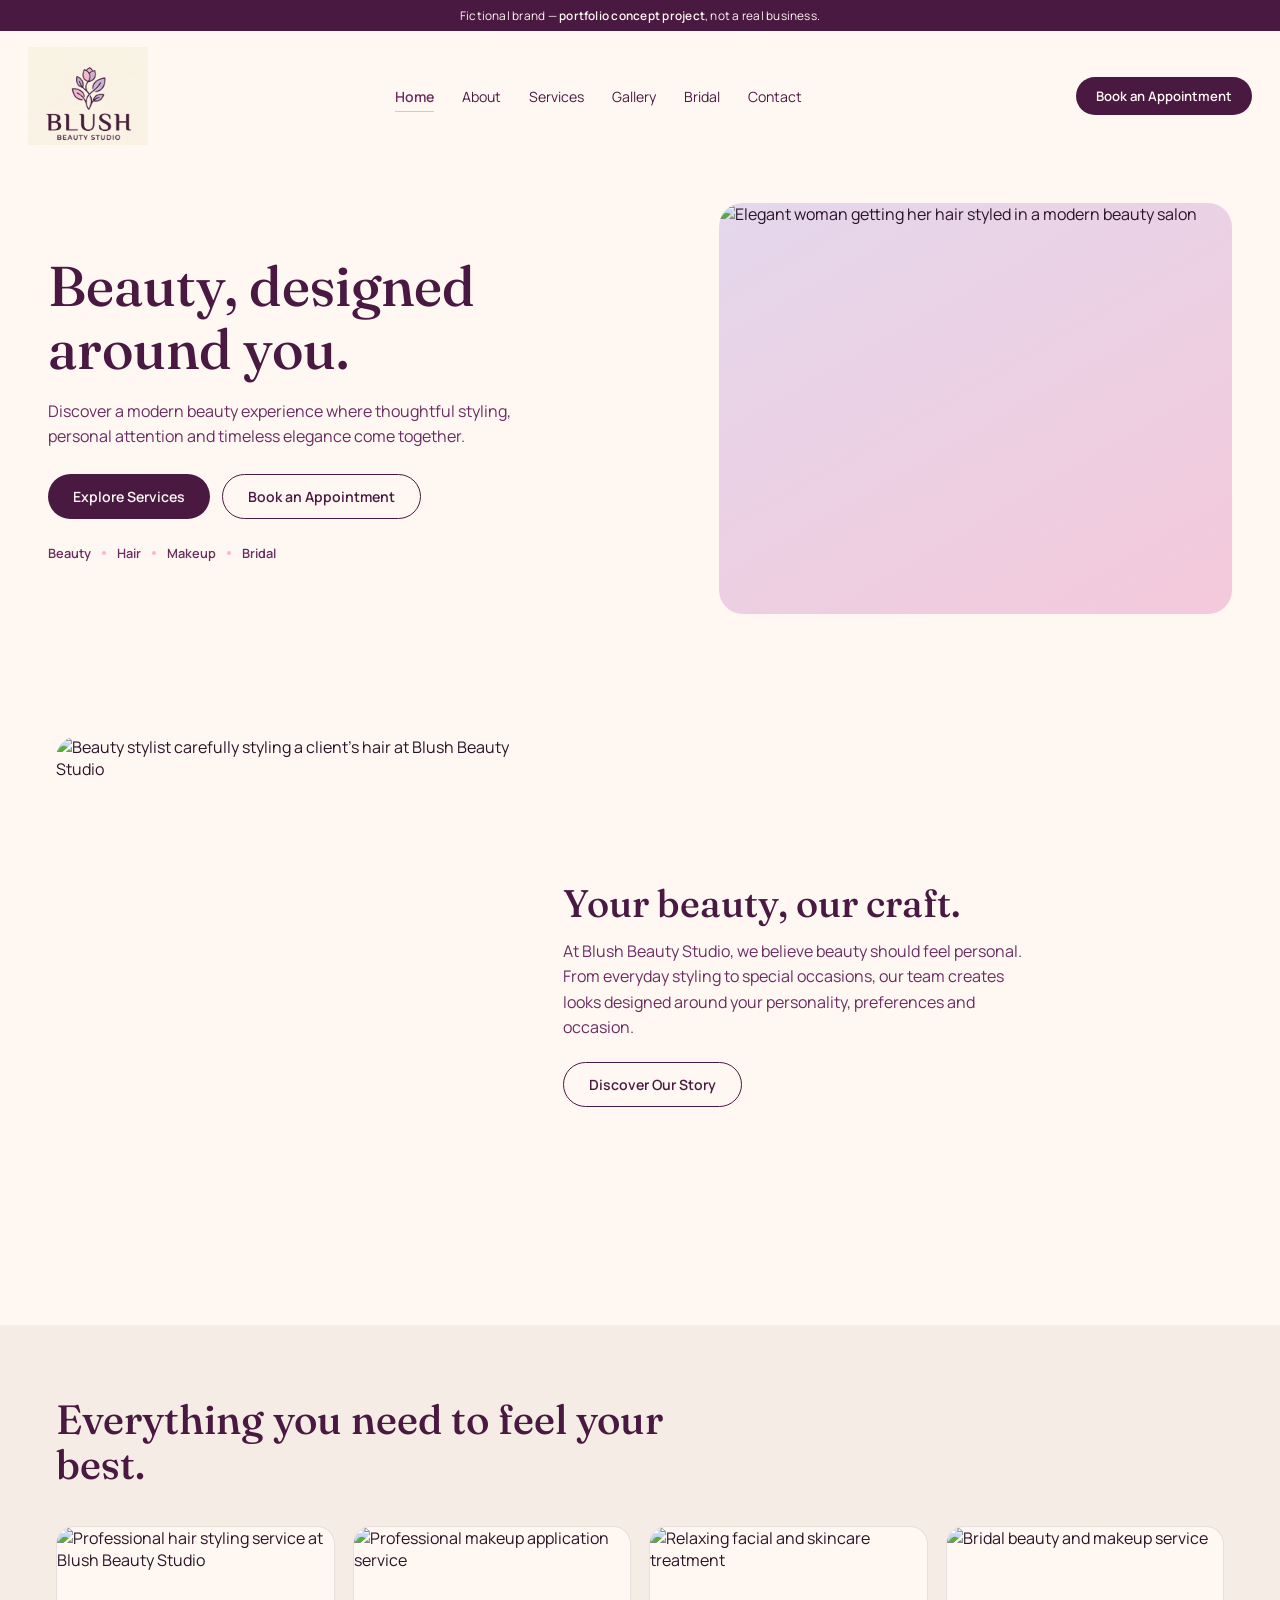
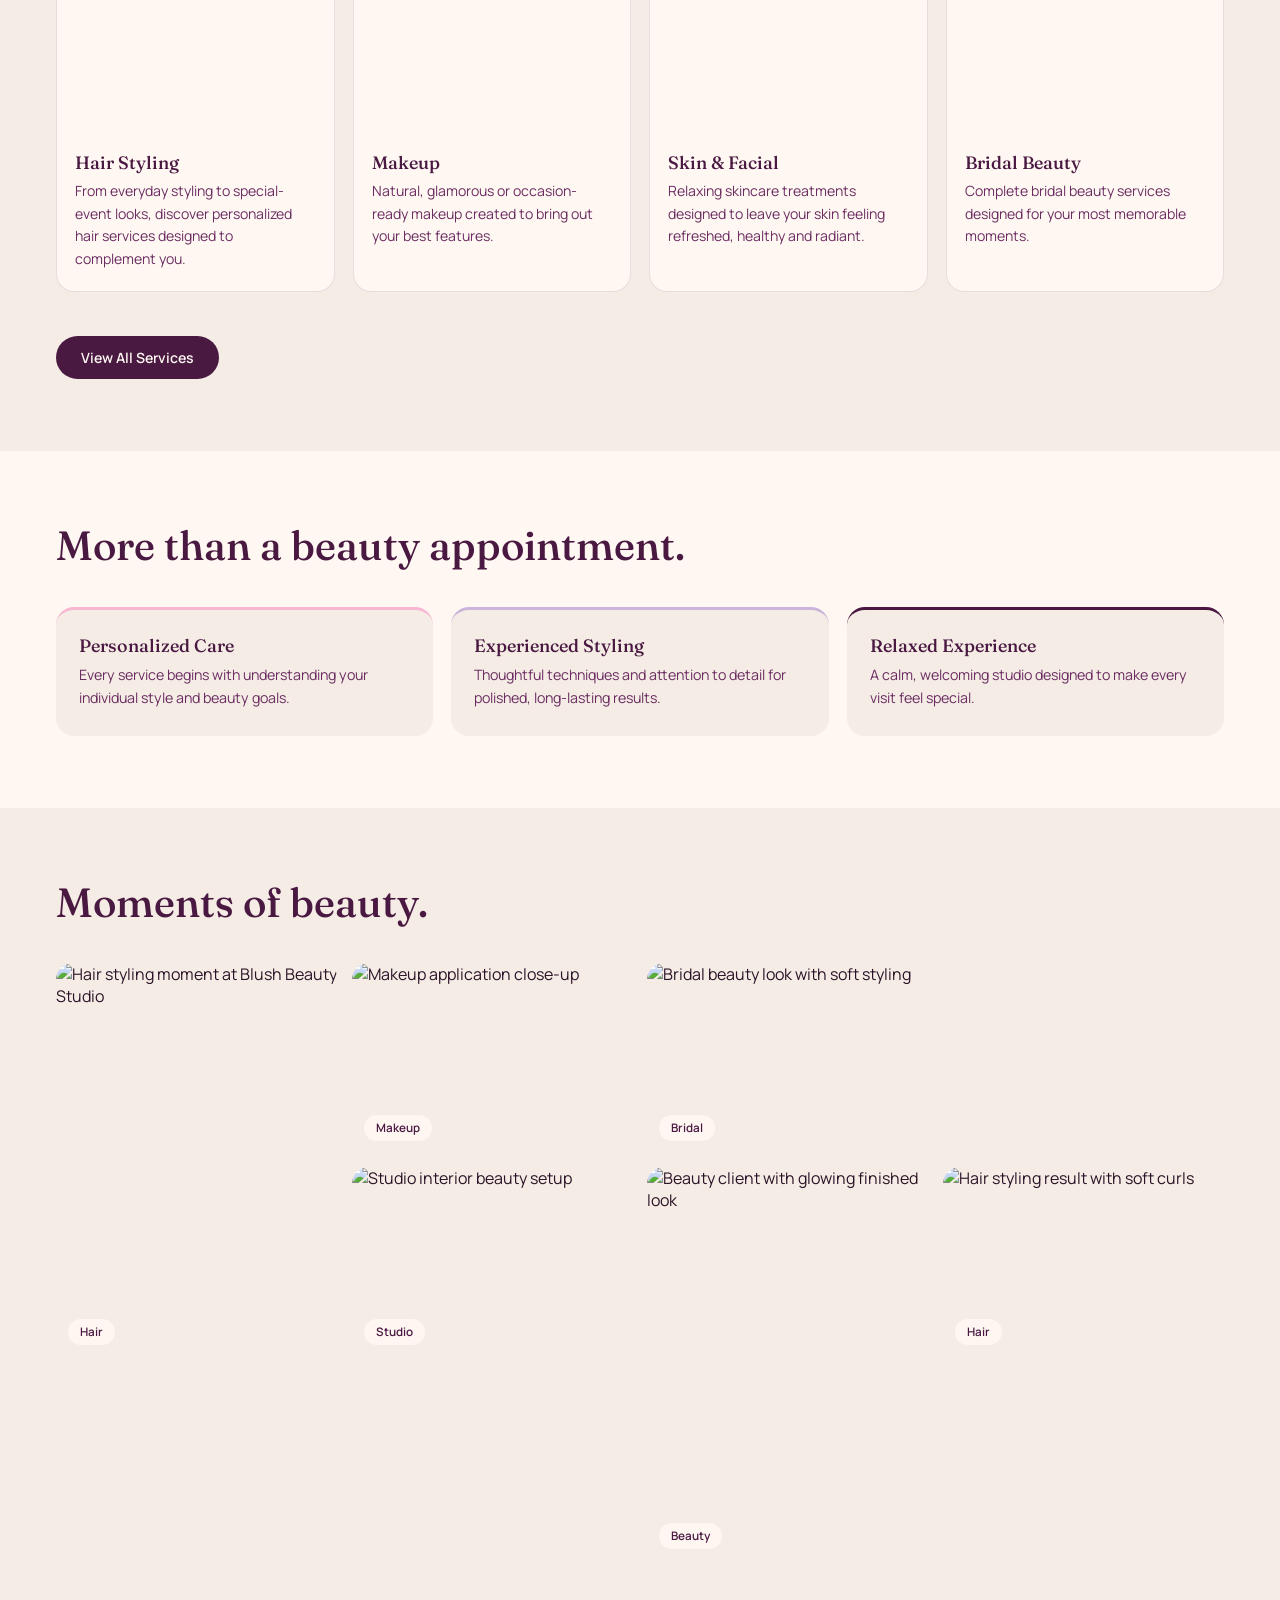
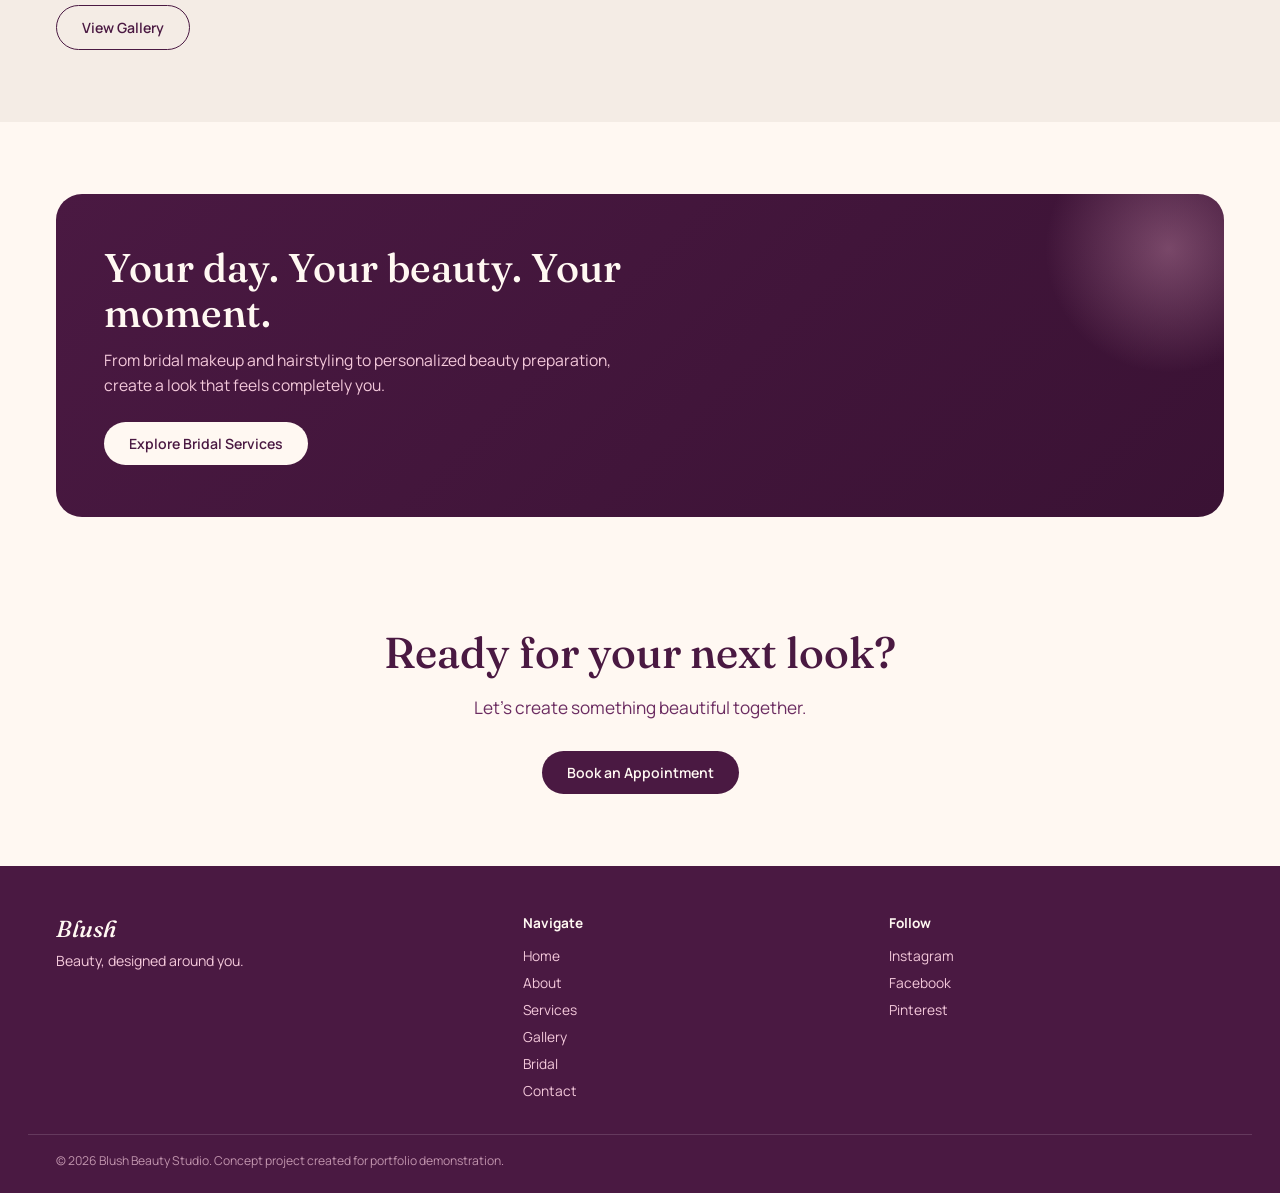
==== commit 8466f516: "styles updated" ====
--- a/index.html
+++ b/index.html
@@ -9,6 +9,7 @@
       content="Blush Beauty Studio — a fictional portfolio concept for a modern beauty, hair, makeup and bridal studio."
     />
     <link rel="stylesheet" href="css/style.css" />
+    <link rel="icon" type="image/x-icon" href="image/salonlogo.png" />
   </head>
   <body>
     <div class="concept-banner">
@@ -18,7 +19,9 @@
 
     <header>
       <nav class="site-nav">
-        <a href="index.html" class="brand">Blush</a>
+         <a href="index.html" class="brand">
+          <img src="image/salonlogo.png" alt="Blush Beauty Studio Logo" />
+        </a>
         <ul class="nav-links">
           <li><a href="index.html" class="active">Home</a></li>
           <li><a href="about.html">About</a></li>
--- a/css/style.css
+++ b/css/style.css
@@ -1,12 +1,11 @@
 /* =========================================================
-   BLUSH BEAUTY STUDIO — shared stylesheet
-   Portfolio concept project (fictional brand)
+   BLUSH BEAUTY STUDIO — COMPACT SHARED STYLESHEET
+   Portfolio concept project — fictional brand
    ========================================================= */
 
 @import url("https://fonts.googleapis.com/css2?family=Fraunces:ital,opsz,wght@0,9..144,300;0,9..144,400;0,9..144,500;0,9..144,600;1,9..144,400;1,9..144,500&family=Manrope:wght@400;500;600;700&display=swap");
 
 :root {
-  /* ---- palette ---- */
   --cream: #fff8f2;
   --cream-deep: #f7efe6;
   --neutral: #f4ece5;
@@ -19,20 +18,24 @@
   --ink: #2b1327;
   --line: rgba(74, 25, 66, 0.12);
 
-  /* ---- type ---- */
   --serif: "Fraunces", "Iowan Old Style", serif;
   --sans: "Manrope", -apple-system, BlinkMacSystemFont, "Segoe UI", sans-serif;
 
-  /* ---- motion ---- */
   --ease: cubic-bezier(0.22, 0.7, 0.2, 1);
 }
+
+/* =========================================================
+   RESET
+   ========================================================= */
 
 * {
   box-sizing: border-box;
 }
+
 html {
   scroll-behavior: smooth;
 }
+
 body {
   margin: 0;
   font-family: var(--sans);
@@ -41,25 +44,42 @@
   -webkit-font-smoothing: antialiased;
   overflow-x: hidden;
 }
+
 img {
   max-width: 100%;
   display: block;
 }
+
 a {
   color: inherit;
   text-decoration: none;
 }
+
 ul {
   margin: 0;
   padding: 0;
   list-style: none;
 }
+
+.brand {
+  display: flex;
+  align-items: center;
+}
+
+.brand img {
+  width: 120px;
+  height: auto;
+  display: block;
+  object-fit: contain;
+}
+
 button {
   font-family: inherit;
   cursor: pointer;
   border: none;
   background: none;
 }
+
 h1,
 h2,
 h3,
@@ -70,9 +90,10 @@
   color: var(--plum);
   line-height: 1.12;
 }
+
 p {
   margin: 0;
-  line-height: 1.7;
+  line-height: 1.6;
 }
 
 @media (prefers-reduced-motion: reduce) {
@@ -91,13 +112,15 @@
 }
 
 .wrap {
+  width: 100%;
   max-width: 1240px;
   margin: 0 auto;
-  padding: 0 32px;
-}
+  padding: 0 28px;
+}
+
 @media (max-width: 640px) {
   .wrap {
-    padding: 0 22px;
+    padding: 0 18px;
   }
 }
 
@@ -105,690 +128,1057 @@
   color: var(--plum-soft);
 }
 
-/* ---------------------------------------------------------
-   PORTFOLIO NOTICE BANNER
-   --------------------------------------------------------- */
+/* =========================================================
+   CONCEPT BANNER
+   ========================================================= */
+
 .concept-banner {
   background: var(--plum);
   color: var(--cream);
   text-align: center;
-  font-size: 0.78rem;
+  font-size: 0.74rem;
   letter-spacing: 0.02em;
-  padding: 9px 20px;
-  font-family: var(--sans);
-}
+  padding: 7px 16px;
+}
+
 .concept-banner strong {
   font-weight: 600;
 }
 
-/* ---------------------------------------------------------
+/* =========================================================
    NAVIGATION
-   --------------------------------------------------------- */
+   ========================================================= */
+
 .site-nav {
   position: sticky;
   top: 0;
   z-index: 500;
+
   display: flex;
   align-items: center;
   justify-content: space-between;
-  padding: 22px 32px;
+
+  padding: 16px 28px;
+
+  background: var(--cream);
+
   transition:
-    background 0.45s var(--ease),
-    padding 0.45s var(--ease),
-    box-shadow 0.45s var(--ease);
-  background: transparent;
-}
+    background 0.35s var(--ease),
+    padding 0.35s var(--ease),
+    box-shadow 0.35s var(--ease);
+}
+
 .site-nav.scrolled {
-  background: rgba(255, 248, 242, 0.9);
-  backdrop-filter: blur(10px);
-  padding: 14px 32px;
+  background: rgba(255, 248, 242, 0.94);
+  backdrop-filter: blur(12px);
+  padding: 11px 28px;
   box-shadow: 0 1px 0 var(--line);
 }
+
 .brand {
   font-family: var(--serif);
   font-style: italic;
   font-weight: 500;
-  font-size: 1.35rem;
+  font-size: 1.3rem;
   color: var(--plum);
-  letter-spacing: 0.01em;
-}
+}
+
 .nav-links {
   display: flex;
-  gap: 36px;
+  gap: 28px;
   align-items: center;
 }
+
 .nav-links a {
-  font-size: 0.95rem;
+  font-size: 0.88rem;
   color: var(--plum);
   position: relative;
-  padding: 4px 0;
+  padding: 3px 0;
   transition: color 0.25s;
 }
+
 .nav-links a::after {
   content: "";
   position: absolute;
   left: 0;
-  bottom: -2px;
+  bottom: -3px;
   width: 0;
   height: 1.5px;
   background: var(--pink);
   transition: width 0.3s var(--ease);
 }
+
 .nav-links a:hover::after,
 .nav-links a.active::after {
   width: 100%;
 }
+
 .nav-links a.active {
   color: var(--plum-soft);
   font-weight: 600;
 }
+
 .nav-cta {
   background: var(--plum);
   color: var(--cream);
-  padding: 11px 24px;
+  padding: 10px 20px;
   border-radius: 999px;
-  font-size: 0.88rem;
+  font-size: 0.82rem;
   font-weight: 600;
+
   transition:
     background 0.3s,
     transform 0.3s;
 }
+
 .nav-cta:hover {
   background: var(--plum-soft);
   transform: translateY(-1px);
+}
+
+.nav-cta-mobile {
+  display: none;
 }
 
 .nav-toggle {
   display: none;
   flex-direction: column;
   gap: 5px;
-  width: 26px;
+  width: 25px;
   z-index: 600;
 }
+
 .nav-toggle span {
   height: 2px;
   width: 100%;
   background: var(--plum);
   border-radius: 2px;
+
   transition:
     transform 0.3s var(--ease),
     opacity 0.3s;
 }
+
 .nav-toggle.open span:nth-child(1) {
   transform: translateY(7px) rotate(45deg);
 }
+
 .nav-toggle.open span:nth-child(2) {
   opacity: 0;
 }
+
 .nav-toggle.open span:nth-child(3) {
   transform: translateY(-7px) rotate(-45deg);
 }
 
 @media (max-width: 900px) {
+  .site-nav {
+    padding: 14px 20px;
+  }
+
   .nav-links {
     position: fixed;
     inset: 0;
-    top: 0;
     background: var(--plum);
+
     flex-direction: column;
     justify-content: center;
-    gap: 30px;
+
+    gap: 25px;
+
     transform: translateX(100%);
-    transition: transform 0.5s var(--ease);
+    transition: transform 0.45s var(--ease);
+
     z-index: 550;
   }
+
   .nav-links.open {
     transform: translateX(0);
   }
+
   .nav-links a {
     color: var(--cream);
     font-family: var(--serif);
-    font-size: 1.6rem;
-  }
+    font-size: 1.5rem;
+  }
+
   .nav-links a::after {
     background: var(--pink);
   }
+
   .nav-cta {
     display: none;
   }
+
   .nav-links .nav-cta-mobile {
     display: inline-block;
     background: var(--pink);
     color: var(--plum);
-    margin-top: 10px;
-    padding: 12px 30px;
+
+    margin-top: 8px;
+    padding: 11px 25px;
+
     border-radius: 999px;
+
     font-family: var(--sans);
-    font-size: 1rem;
-  }
+    font-size: 0.95rem;
+  }
+
   .nav-toggle {
     display: flex;
   }
 }
 
-/* ---------------------------------------------------------
+/* =========================================================
    BUTTONS
-   --------------------------------------------------------- */
+   ========================================================= */
+
 .btn {
   display: inline-flex;
   align-items: center;
-  gap: 10px;
-  padding: 15px 32px;
+  justify-content: center;
+  gap: 8px;
+
+  padding: 12px 25px;
+
   border-radius: 999px;
-  font-size: 0.95rem;
+
+  font-size: 0.88rem;
   font-weight: 600;
+
   transition:
-    transform 0.35s var(--ease),
-    background 0.35s,
-    color 0.35s,
-    box-shadow 0.35s;
-}
+    transform 0.3s var(--ease),
+    background 0.3s,
+    color 0.3s,
+    box-shadow 0.3s;
+}
+
 .btn-primary {
   background: var(--plum);
   color: var(--cream);
 }
+
 .btn-primary:hover {
   background: var(--plum-soft);
   transform: translateY(-2px);
-  box-shadow: 0 10px 24px rgba(74, 25, 66, 0.25);
-}
+  box-shadow: 0 10px 22px rgba(74, 25, 66, 0.2);
+}
+
 .btn-outline {
   border: 1.5px solid var(--plum);
   color: var(--plum);
 }
+
 .btn-outline:hover {
   background: var(--plum);
   color: var(--cream);
   transform: translateY(-2px);
 }
+
 .btn-light {
   background: var(--cream);
   color: var(--plum);
 }
+
 .btn-light:hover {
   background: var(--pink);
   transform: translateY(-2px);
 }
+
 .btn-row {
   display: flex;
-  gap: 16px;
+  gap: 12px;
   flex-wrap: wrap;
 }
 
-/* ---------------------------------------------------------
+/* =========================================================
    REVEAL ANIMATION
-   --------------------------------------------------------- */
+   ========================================================= */
+
 .reveal {
   opacity: 0;
-  transform: translateY(26px);
+  transform: translateY(20px);
+
   transition:
-    opacity 0.8s var(--ease),
-    transform 0.8s var(--ease);
-}
+    opacity 0.7s var(--ease),
+    transform 0.7s var(--ease);
+}
+
 .reveal.in {
   opacity: 1;
   transform: translateY(0);
 }
+
 .reveal-stagger > * {
   opacity: 0;
-  transform: translateY(20px);
+  transform: translateY(16px);
+
   transition:
-    opacity 0.7s var(--ease),
-    transform 0.7s var(--ease);
-}
+    opacity 0.6s var(--ease),
+    transform 0.6s var(--ease);
+}
+
 .reveal-stagger.in > * {
   opacity: 1;
   transform: translateY(0);
 }
+
 .reveal-stagger.in > *:nth-child(1) {
-  transition-delay: 0.05s;
-}
+  transition-delay: 0.04s;
+}
+
 .reveal-stagger.in > *:nth-child(2) {
-  transition-delay: 0.15s;
-}
+  transition-delay: 0.1s;
+}
+
 .reveal-stagger.in > *:nth-child(3) {
-  transition-delay: 0.25s;
-}
+  transition-delay: 0.16s;
+}
+
 .reveal-stagger.in > *:nth-child(4) {
-  transition-delay: 0.35s;
-}
-
-/* ---------------------------------------------------------
-   HERO (generic, page-level)
-   --------------------------------------------------------- */
+  transition-delay: 0.22s;
+}
+
+/* =========================================================
+   HERO
+   ========================================================= */
+
 .page-hero {
-  padding: 70px 32px 90px;
+  width: 100%;
+  max-width: 1240px;
+  margin: 0 auto;
+
+  padding: 42px 28px 50px;
+
   display: grid;
-  grid-template-columns: 1.1fr 0.9fr;
-  gap: 60px;
+  grid-template-columns: 1fr 0.82fr;
+
+  gap: 45px;
   align-items: center;
 }
+
+.page-hero .copy {
+  padding-left: 0;
+}
+
 .page-hero .copy h1 {
-  font-size: clamp(2.6rem, 5vw, 3.6rem);
-}
+  font-size: clamp(2.5rem, 4.5vw, 3.5rem);
+  max-width: 620px;
+}
+
 .page-hero .copy p {
-  margin-top: 22px;
-  font-size: 1.08rem;
-  max-width: 480px;
+  margin-top: 18px;
+
+  font-size: 1rem;
+  max-width: 470px;
+
   color: var(--plum-soft);
 }
+
+.page-hero .copy .btn-row {
+  margin-top: 24px !important;
+}
+
 .page-hero .media {
-  border-radius: 28px;
+  border-radius: 24px;
   overflow: hidden;
   position: relative;
-  aspect-ratio: 4/5;
-  background: linear-gradient(150deg, var(--lavender-dim), var(--pink-dim));
-}
+
+  /* IMPORTANT: reduced from 4/5 */
+  aspect-ratio: 5 / 4;
+
+  background: linear-gradient(
+    150deg,
+    var(--lavender-dim),
+    var(--pink-dim)
+  );
+}
+
 .page-hero .media img {
   width: 100%;
   height: 100%;
   object-fit: cover;
+
   transition: transform 8s var(--ease);
 }
+
+.page-hero .media:hover img {
+  transform: scale(1.04);
+}
+
 @media (max-width: 900px) {
   .page-hero {
     grid-template-columns: 1fr;
-    padding: 50px 22px 60px;
-    text-align: left;
-  }
+    gap: 30px;
+
+    padding: 32px 20px 45px;
+  }
+
   .page-hero .media {
-    aspect-ratio: 4/3;
+    aspect-ratio: 16 / 10;
     order: -1;
   }
-}
-
-/* ---------------------------------------------------------
-   SECTION HELPERS
-   --------------------------------------------------------- */
+
+  .page-hero .copy h1 {
+    font-size: clamp(2.3rem, 9vw, 3.2rem);
+  }
+}
+
+/* =========================================================
+   SECTIONS
+   ========================================================= */
+
 .section {
-  padding: 100px 32px;
-}
+  padding: 72px 28px;
+}
+
 .section.tight {
-  padding: 70px 32px;
-}
+  padding: 48px 28px;
+}
+
 .section.plum {
   background: var(--plum);
   color: var(--cream);
 }
+
 .section.plum h2,
 .section.plum h3 {
   color: var(--cream);
 }
+
 .section.neutral {
   background: var(--neutral);
 }
+
 .section-head {
   max-width: 640px;
-  margin-bottom: 56px;
-}
+  margin-bottom: 38px;
+}
+
 .section-head h2 {
-  font-size: clamp(2rem, 3.4vw, 2.7rem);
-}
+  font-size: clamp(1.9rem, 3.2vw, 2.55rem);
+}
+
 .section-head p {
-  margin-top: 16px;
-  font-size: 1.05rem;
+  margin-top: 12px;
+  font-size: 1rem;
   color: var(--plum-soft);
 }
+
 .section.plum .section-head p {
   color: var(--pink-dim);
 }
+
 @media (max-width: 640px) {
   .section {
-    padding: 64px 22px;
-  }
+    padding: 52px 18px;
+  }
+
   .section.tight {
-    padding: 50px 22px;
-  }
-}
-
-/* ---------------------------------------------------------
-   CARDS — services / values / features
-   --------------------------------------------------------- */
+    padding: 40px 18px;
+  }
+
+  .section-head {
+    margin-bottom: 28px;
+  }
+}
+
+/* =========================================================
+   CARD GRID
+   ========================================================= */
+
 .card-grid {
   display: grid;
   grid-template-columns: repeat(4, 1fr);
-  gap: 24px;
-}
+  gap: 18px;
+}
+
 .card-grid.cols-3 {
   grid-template-columns: repeat(3, 1fr);
 }
+
 @media (max-width: 1024px) {
   .card-grid,
   .card-grid.cols-3 {
     grid-template-columns: repeat(2, 1fr);
-  }
-}
+    gap: 16px;
+  }
+}
+
 @media (max-width: 640px) {
   .card-grid,
   .card-grid.cols-3 {
     grid-template-columns: 1fr;
-  }
-}
+    gap: 14px;
+  }
+}
+
+/* =========================================================
+   SERVICE CARDS
+   ========================================================= */
 
 .service-card {
   background: var(--cream);
-  border-radius: 22px;
+
+  border-radius: 18px;
   overflow: hidden;
+
   border: 1px solid var(--line);
+
   transition:
-    transform 0.4s var(--ease),
-    box-shadow 0.4s var(--ease);
-}
+    transform 0.35s var(--ease),
+    box-shadow 0.35s var(--ease);
+}
+
 .service-card:hover {
-  transform: translateY(-6px);
-  box-shadow: 0 22px 40px rgba(74, 25, 66, 0.13);
-}
+  transform: translateY(-5px);
+  box-shadow: 0 18px 32px rgba(74, 25, 66, 0.1);
+}
+
 .service-card .thumb {
-  aspect-ratio: 4/3;
+  aspect-ratio: 4 / 3;
   overflow: hidden;
 }
+
 .service-card .thumb img {
   width: 100%;
   height: 100%;
   object-fit: cover;
-  transition: transform 0.7s var(--ease);
-}
+
+  transition: transform 0.65s var(--ease);
+}
+
 .service-card:hover .thumb img {
-  transform: scale(1.08);
-}
+  transform: scale(1.06);
+}
+
 .service-card .body {
-  padding: 24px 22px 28px;
-}
+  padding: 19px 18px 21px;
+}
+
 .service-card .body h3 {
-  font-size: 1.2rem;
-  margin-bottom: 10px;
-}
+  font-size: 1.12rem;
+  margin-bottom: 7px;
+}
+
 .service-card .body p {
-  font-size: 0.94rem;
+  font-size: 0.88rem;
   color: var(--plum-soft);
 }
 
+/* =========================================================
+   FEATURE CARDS
+   ========================================================= */
+
 .feature-card {
-  padding: 34px 28px;
-  border-radius: 22px;
+  padding: 26px 23px;
+
+  border-radius: 18px;
+
   background: var(--neutral);
+
   border-top: 3px solid var(--pink);
-}
+
+  transition:
+    transform 0.3s var(--ease),
+    box-shadow 0.3s var(--ease);
+}
+
+.feature-card:hover {
+  transform: translateY(-4px);
+  box-shadow: 0 15px 28px rgba(74, 25, 66, 0.08);
+}
+
 .feature-card h3 {
-  font-size: 1.15rem;
-  margin-bottom: 10px;
-}
+  font-size: 1.12rem;
+  margin-bottom: 8px;
+}
+
 .feature-card p {
-  font-size: 0.94rem;
+  font-size: 0.89rem;
   color: var(--plum-soft);
 }
+
 .feature-card:nth-child(2) {
   border-top-color: var(--lavender);
 }
+
 .feature-card:nth-child(3) {
   border-top-color: var(--plum);
 }
 
 .value-card {
-  padding: 30px 26px;
-  border-radius: 20px;
+  padding: 25px 22px;
+
+  border-radius: 18px;
+
   background: var(--cream);
   border: 1px solid var(--line);
 }
+
 .value-card h3 {
-  font-size: 1.1rem;
-  margin-bottom: 8px;
+  font-size: 1.08rem;
+  margin-bottom: 7px;
   font-style: italic;
 }
+
 .value-card p {
-  font-size: 0.92rem;
+  font-size: 0.89rem;
   color: var(--plum-soft);
 }
 
-/* ---------------------------------------------------------
-   IMAGE GRID / GALLERY PREVIEW
-   --------------------------------------------------------- */
+/* =========================================================
+   INTRO SECTION
+   ========================================================= */
+
+.intro-split {
+  display: grid;
+
+  grid-template-columns: 0.82fr 1.18fr;
+
+  gap: 48px;
+
+  align-items: center;
+}
+
+.intro-split .media {
+  border-radius: 22px;
+  overflow: hidden;
+
+  aspect-ratio: 4 / 4.5;
+}
+
+.intro-split .media img {
+  width: 100%;
+  height: 100%;
+  object-fit: cover;
+
+  transition: transform 0.7s var(--ease);
+}
+
+.intro-split .media:hover img {
+  transform: scale(1.03);
+}
+
+.intro-split .copy h2 {
+  font-size: clamp(1.9rem, 3vw, 2.45rem);
+}
+
+.intro-split .copy p {
+  margin-top: 14px;
+
+  color: var(--plum-soft);
+
+  font-size: 1rem;
+
+  max-width: 460px;
+}
+
+.intro-split .copy .btn {
+  margin-top: 21px;
+}
+
+@media (max-width: 900px) {
+  .intro-split {
+    grid-template-columns: 1fr;
+    gap: 30px;
+  }
+
+  .intro-split .media {
+    max-width: 560px;
+  }
+}
+
+/* =========================================================
+   GALLERY PREVIEW
+   ========================================================= */
+
 .media-grid {
   display: grid;
+
   grid-template-columns: repeat(4, 1fr);
-  grid-auto-rows: 220px;
-  gap: 18px;
-}
+
+  grid-auto-rows: 190px;
+
+  gap: 14px;
+}
+
 .media-grid .cell {
-  border-radius: 20px;
+  border-radius: 17px;
   overflow: hidden;
+
   position: relative;
 }
+
 .media-grid .cell.tall {
   grid-row: span 2;
 }
+
 .media-grid .cell.wide {
   grid-column: span 2;
 }
+
 .media-grid .cell img {
   width: 100%;
   height: 100%;
+
   object-fit: cover;
-  transition: transform 0.6s var(--ease);
-}
+
+  transition: transform 0.55s var(--ease);
+}
+
 .media-grid .cell:hover img {
-  transform: scale(1.06);
-}
+  transform: scale(1.05);
+}
+
 .media-grid .cell .tag {
   position: absolute;
-  left: 14px;
-  bottom: 14px;
+
+  left: 12px;
+  bottom: 12px;
+
   background: rgba(255, 248, 242, 0.92);
+
   color: var(--plum);
-  font-size: 0.78rem;
-  padding: 6px 14px;
+
+  font-size: 0.73rem;
+
+  padding: 5px 12px;
+
   border-radius: 999px;
+
   font-weight: 600;
 }
+
 @media (max-width: 900px) {
   .media-grid {
     grid-template-columns: repeat(2, 1fr);
-    grid-auto-rows: 180px;
-  }
+    grid-auto-rows: 170px;
+  }
+
   .media-grid .cell.wide {
     grid-column: span 2;
   }
 }
 
-/* ---------------------------------------------------------
-   CTA BANDS
-   --------------------------------------------------------- */
+@media (max-width: 500px) {
+  .media-grid {
+    gap: 10px;
+    grid-auto-rows: 145px;
+  }
+}
+
+/* =========================================================
+   CTA BAND
+   ========================================================= */
+
 .cta-band {
-  border-radius: 32px;
-  padding: 70px 60px;
+  border-radius: 26px;
+
+  padding: 52px 48px;
+
   text-align: left;
-  background: linear-gradient(135deg, var(--plum) 0%, #3a1234 100%);
+
+  background: linear-gradient(
+    135deg,
+    var(--plum) 0%,
+    #3a1234 100%
+  );
+
   color: var(--cream);
+
   position: relative;
   overflow: hidden;
 }
+
 .cta-band::after {
   content: "";
+
   position: absolute;
-  right: -60px;
-  top: -60px;
-  width: 280px;
-  height: 280px;
-  background: radial-gradient(circle, var(--pink) 0%, transparent 70%);
-  opacity: 0.35;
-}
+
+  right: -70px;
+  top: -70px;
+
+  width: 250px;
+  height: 250px;
+
+  background: radial-gradient(
+    circle,
+    var(--pink) 0%,
+    transparent 70%
+  );
+
+  opacity: 0.32;
+}
+
 .cta-band h2 {
   color: var(--cream);
-  font-size: clamp(1.9rem, 3.6vw, 2.6rem);
+
+  font-size: clamp(1.8rem, 3.4vw, 2.5rem);
+
   max-width: 600px;
 }
+
 .cta-band p {
   color: var(--pink-dim);
-  margin-top: 16px;
+
+  margin-top: 12px;
+
   max-width: 520px;
-  font-size: 1.05rem;
-}
+
+  font-size: 0.98rem;
+}
+
 .cta-band .btn-row {
-  margin-top: 30px;
+  margin-top: 24px;
+
   position: relative;
   z-index: 2;
 }
+
 @media (max-width: 640px) {
   .cta-band {
-    padding: 44px 28px;
-  }
-}
-
-/* ---------------------------------------------------------
-   TIMELINE (bridal — legitimate sequence)
-   --------------------------------------------------------- */
+    padding: 38px 25px;
+    border-radius: 22px;
+  }
+}
+
+/* =========================================================
+   TIMELINE
+   ========================================================= */
+
 .timeline {
   position: relative;
-  padding-left: 40px;
-}
+  padding-left: 34px;
+}
+
 .timeline::before {
   content: "";
+
   position: absolute;
-  left: 9px;
+
+  left: 8px;
   top: 6px;
   bottom: 6px;
+
   width: 2px;
+
   background: var(--line);
 }
+
 .timeline-step {
   position: relative;
-  padding-bottom: 48px;
-}
+
+  padding-bottom: 36px;
+}
+
 .timeline-step:last-child {
   padding-bottom: 0;
 }
+
 .timeline-step::before {
   content: "";
+
   position: absolute;
-  left: -40px;
+
+  left: -34px;
   top: 2px;
-  width: 20px;
-  height: 20px;
+
+  width: 18px;
+  height: 18px;
+
   border-radius: 50%;
+
   background: var(--cream);
-  border: 2.5px solid var(--pink);
-}
+
+  border: 2px solid var(--pink);
+}
+
 .timeline-step h3 {
-  font-size: 1.25rem;
-  margin-bottom: 8px;
-}
+  font-size: 1.18rem;
+  margin-bottom: 6px;
+}
+
 .timeline-step p {
   color: var(--plum-soft);
   max-width: 480px;
 }
+
 .timeline-step .step-index {
-  font-size: 0.82rem;
+  font-size: 0.78rem;
+
   color: var(--plum-soft);
+
   letter-spacing: 0.03em;
-  margin-bottom: 6px;
+
+  margin-bottom: 4px;
+
   display: block;
 }
 
-/* ---------------------------------------------------------
+/* =========================================================
    FOOTER
-   --------------------------------------------------------- */
+   ========================================================= */
+
 .site-footer {
   background: var(--plum);
+
   color: var(--pink-dim);
-  padding: 70px 32px 30px;
-}
+
+  padding: 50px 28px 22px;
+}
+
 .footer-top {
   display: grid;
+
   grid-template-columns: 1.3fr 1fr 1fr;
-  gap: 40px;
-  padding-bottom: 44px;
+
+  gap: 32px;
+
+  padding-bottom: 30px;
+
   border-bottom: 1px solid rgba(255, 255, 255, 0.14);
 }
+
 .footer-brand h3 {
   color: var(--cream);
+
   font-style: italic;
-  font-size: 1.6rem;
-}
+
+  font-size: 1.45rem;
+}
+
 .footer-brand p {
-  margin-top: 12px;
+  margin-top: 8px;
+
   color: var(--pink-dim);
-  font-size: 0.95rem;
+
+  font-size: 0.88rem;
+
   max-width: 280px;
 }
+
 .footer-col h4 {
   color: var(--cream);
+
   font-family: var(--sans);
-  font-size: 0.9rem;
+
+  font-size: 0.85rem;
+
   font-weight: 700;
-  margin-bottom: 16px;
-}
+
+  margin-bottom: 11px;
+}
+
 .footer-col a {
   display: block;
-  padding: 6px 0;
-  font-size: 0.92rem;
+
+  padding: 4px 0;
+
+  font-size: 0.86rem;
+
   color: var(--pink-dim);
+
   transition: color 0.25s;
 }
+
 .footer-col a:hover {
   color: var(--cream);
 }
+
 .footer-bottom {
   display: flex;
+
   justify-content: space-between;
+
   align-items: center;
-  padding-top: 22px;
+
+  padding-top: 16px;
+
   flex-wrap: wrap;
-  gap: 14px;
-}
+
+  gap: 10px;
+}
+
 .footer-bottom p {
-  font-size: 0.82rem;
+  font-size: 0.76rem;
+
   color: rgba(244, 201, 219, 0.7);
+
   max-width: 600px;
 }
+
 @media (max-width: 800px) {
   .footer-top {
     grid-template-columns: 1fr;
-    gap: 30px;
-  }
-}
-
-/* ---------------------------------------------------------
-   FORM (contact page)
-   --------------------------------------------------------- */
+
+    gap: 24px;
+  }
+}
+
+/* =========================================================
+   CONTACT FORM
+   ========================================================= */
+
 .form-grid {
   display: grid;
+
   grid-template-columns: 1fr 1fr;
-  gap: 20px;
-}
+
+  gap: 16px;
+}
+
 .field {
   display: flex;
   flex-direction: column;
-  gap: 8px;
-}
+
+  gap: 6px;
+}
+
 .field.full {
-  grid-column: 1/-1;
-}
+  grid-column: 1 / -1;
+}
+
 .field label {
-  font-size: 0.85rem;
+  font-size: 0.82rem;
+
   font-weight: 600;
+
   color: var(--plum);
 }
+
 .field input,
 .field select,
 .field textarea {
-  padding: 14px 16px;
-  border-radius: 12px;
+  padding: 12px 14px;
+
+  border-radius: 10px;
+
   border: 1.5px solid var(--line);
+
   background: var(--cream);
+
   font-family: var(--sans);
-  font-size: 0.95rem;
+
+  font-size: 0.9rem;
+
   color: var(--ink);
+
   transition:
     border-color 0.25s,
     box-shadow 0.25s;
 }
+
 .field input:focus,
 .field select:focus,
 .field textarea:focus {
   border-color: var(--pink);
-  box-shadow: 0 0 0 3px rgba(247, 182, 210, 0.3);
+
+  box-shadow: 0 0 0 3px rgba(247, 182, 210, 0.25);
+
   outline: none;
 }
+
 @media (max-width: 640px) {
   .form-grid {
     grid-template-columns: 1fr;
@@ -797,31 +1187,47 @@
 
 .contact-info-card {
   background: var(--neutral);
-  border-radius: 24px;
-  padding: 38px 32px;
-}
+
+  border-radius: 20px;
+
+  padding: 28px 25px;
+}
+
 .contact-info-card .row {
   display: flex;
-  gap: 16px;
-  padding: 18px 0;
+
+  gap: 14px;
+
+  padding: 13px 0;
+
   border-bottom: 1px solid var(--line);
 }
+
 .contact-info-card .row:last-child {
   border-bottom: none;
 }
+
 .contact-info-card .row h4 {
-  font-size: 0.85rem;
+  font-size: 0.8rem;
+
   color: var(--plum-soft);
-  margin-bottom: 4px;
+
+  margin-bottom: 3px;
+
   font-weight: 700;
 }
+
 .contact-info-card .row p {
-  font-size: 0.98rem;
-}
+  font-size: 0.9rem;
+}
+
 .map-placeholder {
-  border-radius: 24px;
-  height: 340px;
-  margin-top: 60px;
+  border-radius: 20px;
+
+  height: 280px;
+
+  margin-top: 40px;
+
   background:
     repeating-linear-gradient(
       0deg,
@@ -836,223 +1242,335 @@
       var(--line) 40px
     ),
     var(--cream-deep);
+
   display: flex;
+
   align-items: center;
   justify-content: center;
+
   position: relative;
 }
+
 .map-placeholder .pin {
-  width: 46px;
-  height: 46px;
+  width: 42px;
+  height: 42px;
+
   border-radius: 50% 50% 50% 0;
+
   background: var(--plum);
+
   transform: rotate(-45deg);
+
   position: relative;
 }
+
 .map-placeholder .pin::after {
   content: "";
+
   position: absolute;
-  inset: 12px;
+
+  inset: 11px;
+
   background: var(--pink);
+
   border-radius: 50%;
 }
+
 .map-placeholder span.label {
   position: absolute;
-  bottom: 26px;
+
+  bottom: 20px;
+
   background: var(--cream);
-  padding: 8px 18px;
+
+  padding: 7px 15px;
+
   border-radius: 999px;
-  font-size: 0.85rem;
+
+  font-size: 0.78rem;
+
   color: var(--plum-soft);
-  box-shadow: 0 6px 16px rgba(74, 25, 66, 0.1);
-}
-
-/* ---------------------------------------------------------
-   GALLERY PAGE (filter + lightbox)
-   --------------------------------------------------------- */
+
+  box-shadow: 0 5px 14px rgba(74, 25, 66, 0.1);
+}
+
+/* =========================================================
+   GALLERY PAGE
+   ========================================================= */
+
 .filter-row {
   display: flex;
-  gap: 12px;
+
+  gap: 9px;
+
   flex-wrap: wrap;
-  margin-bottom: 40px;
-}
+
+  margin-bottom: 28px;
+}
+
 .filter-btn {
-  padding: 10px 22px;
+  padding: 8px 17px;
+
   border-radius: 999px;
+
   border: 1.5px solid var(--line);
-  font-size: 0.9rem;
+
+  font-size: 0.82rem;
+
   font-weight: 600;
+
   color: var(--plum-soft);
+
   transition: all 0.3s;
 }
+
 .filter-btn.active,
 .filter-btn:hover {
   background: var(--plum);
+
   color: var(--cream);
+
   border-color: var(--plum);
 }
 
 .masonry {
   display: grid;
+
   grid-template-columns: repeat(4, 1fr);
-  gap: 18px;
+
+  gap: 14px;
+
   grid-auto-flow: dense;
 }
+
 .masonry .g-item {
-  border-radius: 18px;
+  border-radius: 16px;
+
   overflow: hidden;
+
   cursor: pointer;
+
   position: relative;
+
   grid-row: span 2;
 }
+
 .masonry .g-item.short {
   grid-row: span 1;
 }
+
 .masonry .g-item.tall {
   grid-row: span 3;
 }
+
 .masonry .g-item img {
   width: 100%;
   height: 100%;
+
   object-fit: cover;
+
   transition: transform 0.5s var(--ease);
 }
+
 .masonry .g-item:hover img {
-  transform: scale(1.08);
-}
+  transform: scale(1.06);
+}
+
 .masonry .g-item.hide {
   display: none;
 }
+
 @media (max-width: 1024px) {
   .masonry {
     grid-template-columns: repeat(3, 1fr);
   }
 }
+
 @media (max-width: 640px) {
   .masonry {
     grid-template-columns: repeat(2, 1fr);
-    gap: 12px;
-  }
-}
+
+    gap: 10px;
+  }
+}
+
+/* =========================================================
+   LIGHTBOX
+   ========================================================= */
 
 .lightbox {
   position: fixed;
+
   inset: 0;
+
   background: rgba(43, 19, 39, 0.94);
+
   z-index: 900;
+
   display: flex;
+
   align-items: center;
   justify-content: center;
+
   opacity: 0;
+
   visibility: hidden;
-  transition: opacity 0.35s var(--ease);
-}
+
+  transition: opacity 0.3s var(--ease);
+}
+
 .lightbox.open {
   opacity: 1;
   visibility: visible;
 }
+
 .lightbox img {
   max-width: min(88vw, 900px);
+
   max-height: 82vh;
-  border-radius: 14px;
+
+  border-radius: 12px;
+
   object-fit: contain;
 }
+
 .lightbox .lb-close,
 .lightbox .lb-prev,
 .lightbox .lb-next {
   position: absolute;
+
   color: var(--cream);
-  font-size: 1.6rem;
+
+  font-size: 1.4rem;
+
   background: rgba(255, 255, 255, 0.12);
-  width: 46px;
-  height: 46px;
+
+  width: 42px;
+  height: 42px;
+
   border-radius: 50%;
+
   display: flex;
+
   align-items: center;
   justify-content: center;
+
   transition: background 0.25s;
 }
+
 .lightbox .lb-close:hover,
 .lightbox .lb-prev:hover,
 .lightbox .lb-next:hover {
   background: rgba(255, 255, 255, 0.25);
 }
+
 .lightbox .lb-close {
-  top: 26px;
-  right: 26px;
-}
+  top: 20px;
+  right: 20px;
+}
+
 .lightbox .lb-prev {
-  left: 26px;
+  left: 20px;
   top: 50%;
+
   transform: translateY(-50%);
 }
+
 .lightbox .lb-next {
-  right: 26px;
+  right: 20px;
   top: 50%;
+
   transform: translateY(-50%);
 }
+
 @media (max-width: 640px) {
   .lightbox .lb-prev {
-    left: 10px;
-  }
+    left: 8px;
+  }
+
   .lightbox .lb-next {
+    right: 8px;
+  }
+
+  .lightbox .lb-close {
+    top: 10px;
     right: 10px;
   }
-  .lightbox .lb-close {
-    top: 14px;
-    right: 14px;
-  }
-}
-
-/* ---------------------------------------------------------
-   MISC — trust strip / stats
-   --------------------------------------------------------- */
+}
+
+/* =========================================================
+   TRUST STRIP
+   ========================================================= */
+
 .trust-strip {
   display: flex;
-  gap: 14px;
+
+  gap: 11px;
+
   align-items: center;
-  margin-top: 34px;
-  font-size: 0.85rem;
+
+  margin-top: 25px;
+
+  font-size: 0.8rem;
+
   color: var(--plum-soft);
+
   font-weight: 600;
 }
+
 .trust-strip .dot {
-  width: 5px;
-  height: 5px;
+  width: 4px;
+  height: 4px;
+
   border-radius: 50%;
+
   background: var(--pink);
 }
 
-.intro-split {
-  display: grid;
-  grid-template-columns: 0.9fr 1.1fr;
-  gap: 60px;
-  align-items: center;
-}
-.intro-split .media {
-  border-radius: 26px;
-  overflow: hidden;
-  aspect-ratio: 4/5;
-}
-.intro-split .media img {
-  width: 100%;
-  height: 100%;
-  object-fit: cover;
-}
-.intro-split .copy h2 {
-  font-size: clamp(1.9rem, 3vw, 2.5rem);
-}
-.intro-split .copy p {
-  margin-top: 18px;
-  color: var(--plum-soft);
-  font-size: 1.05rem;
-  max-width: 460px;
-}
-.intro-split .copy .btn {
-  margin-top: 26px;
-}
-@media (max-width: 900px) {
-  .intro-split {
-    grid-template-columns: 1fr;
-  }
-}
+/* =========================================================
+   RESPONSIVE FINAL TOUCHES
+   ========================================================= */
+
+@media (max-width: 640px) {
+  .btn {
+    padding: 11px 21px;
+    font-size: 0.84rem;
+  }
+
+  .btn-row {
+    gap: 9px;
+  }
+
+  .trust-strip {
+    margin-top: 20px;
+    gap: 8px;
+    font-size: 0.74rem;
+  }
+}
+
+/* =========================================================
+   SMALL SCREEN SPACING
+   ========================================================= */
+
+@media (max-width: 480px) {
+  .page-hero {
+    padding-top: 25px;
+    padding-bottom: 35px;
+  }
+
+  .page-hero .copy p {
+    font-size: 0.92rem;
+  }
+
+  .service-card .body {
+    padding: 17px;
+  }
+
+  .feature-card {
+    padding: 22px 19px;
+  }
+
+  .cta-band {
+    padding: 32px 21px;
+  }
+}
